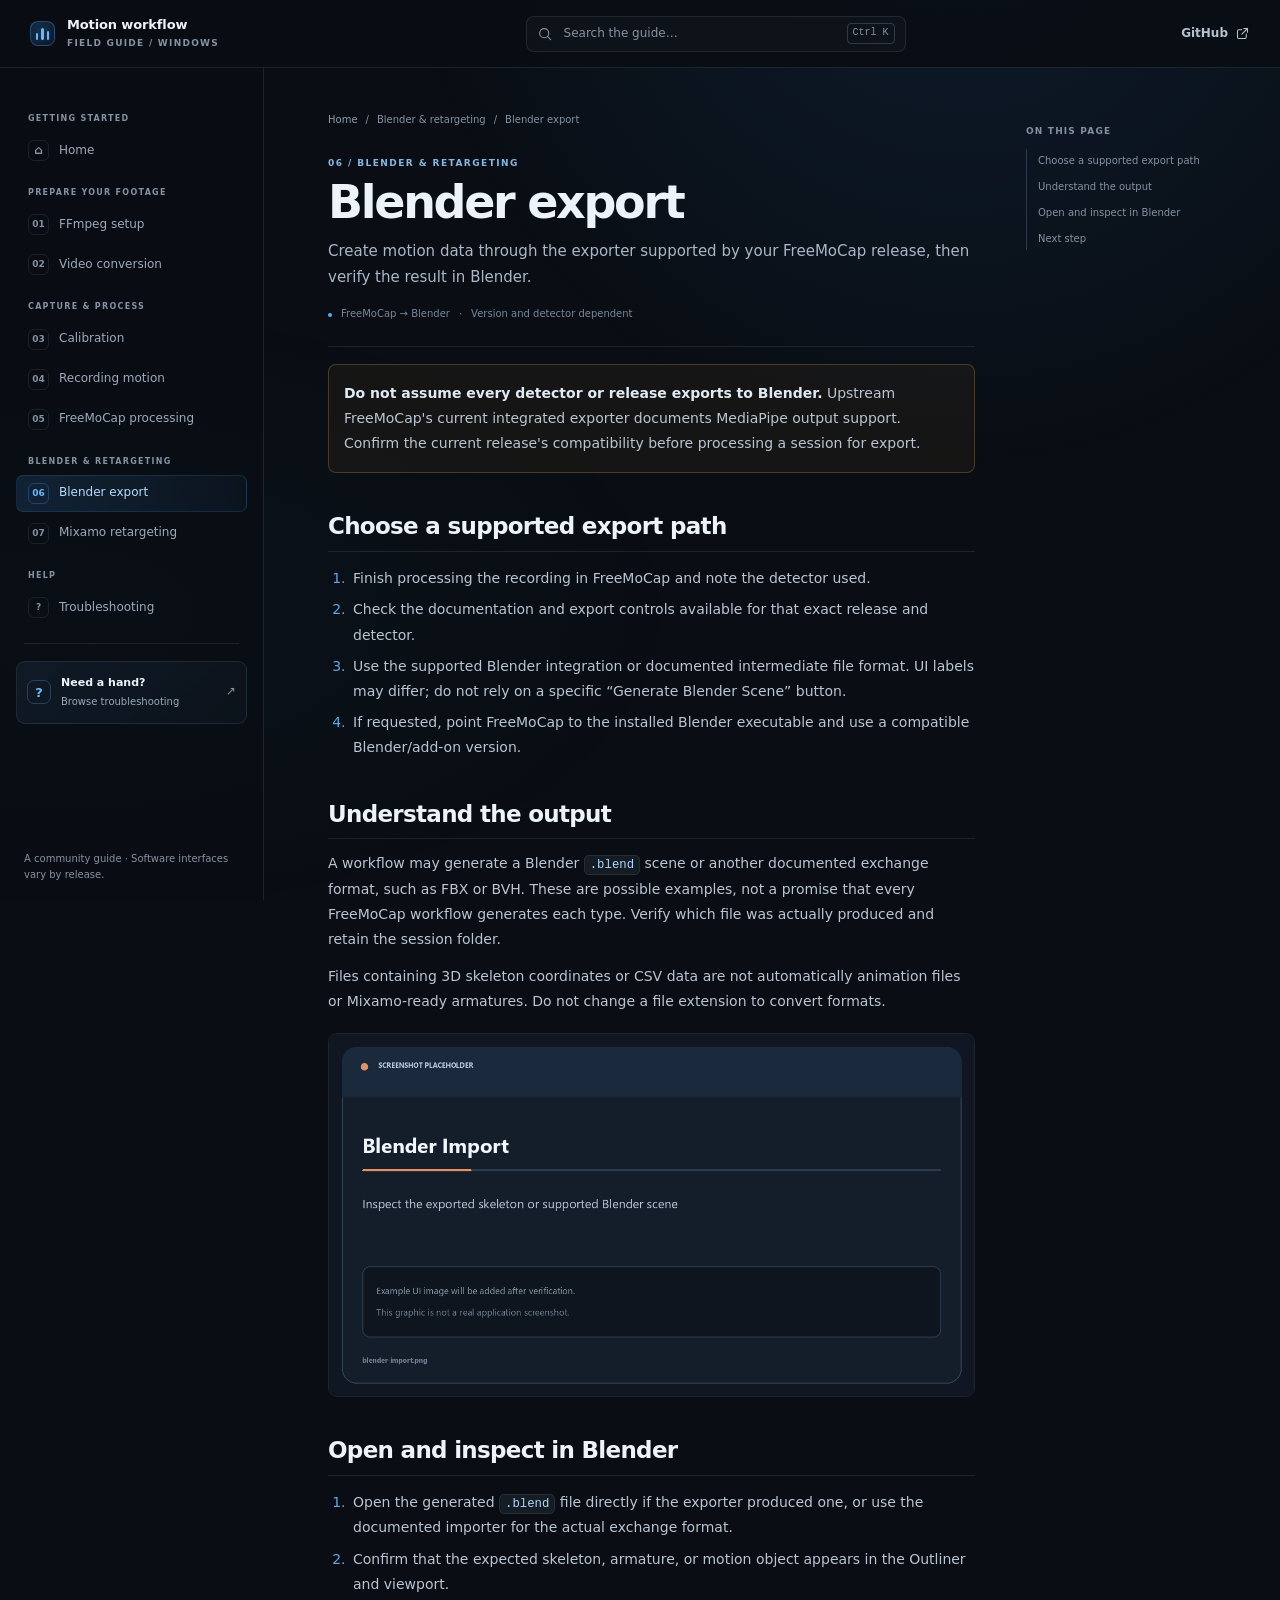
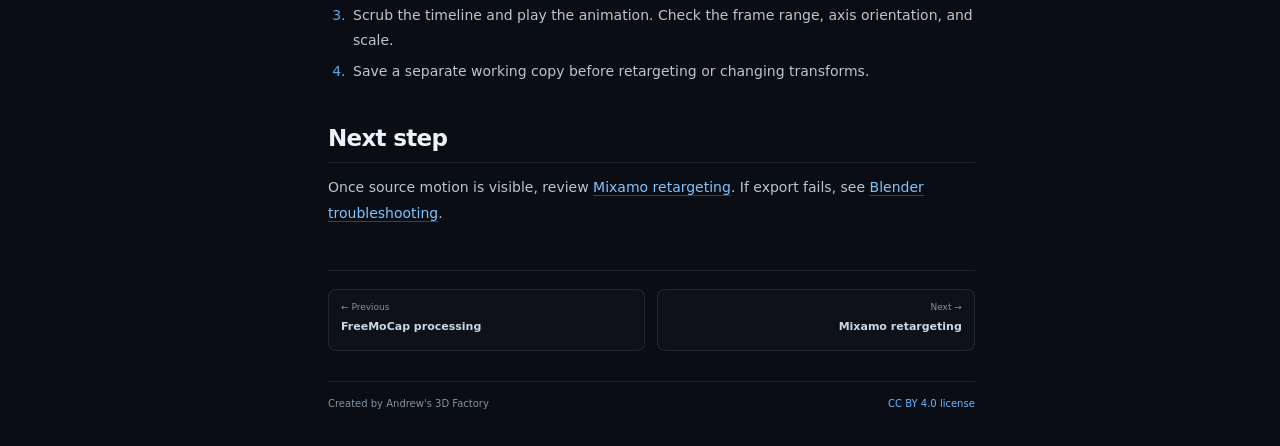
==== docs/blender-export.html @ c70dced7 "Build polished GitHub Pages documentation site Co-authored-by: Copilot App <223556219+Copilot@users." ====
<!doctype html>
<html lang="en">
<head>
  <meta charset="utf-8"><meta name="viewport" content="width=device-width, initial-scale=1">
  <meta name="description" content="Use the Blender export supported by your FreeMoCap version and inspect the resulting scene or motion file.">
  <meta name="theme-color" content="#0a0e14"><meta property="og:type" content="article">
  <meta property="og:title" content="Blender Export · FreeMoCap Motion Workflow"><meta property="og:description" content="Use the Blender export supported by your FreeMoCap version and inspect the resulting scene or motion file.">
  <meta property="og:url" content="https://andrews3dfactory.github.io/FreeMoCap-Mixamo-Blender-Workflow/docs/blender-export.html">
  <link rel="canonical" href="https://andrews3dfactory.github.io/FreeMoCap-Mixamo-Blender-Workflow/docs/blender-export.html">
  <title>Blender Export · FreeMoCap Motion Workflow</title><link rel="icon" href="../favicon.ico" sizes="any"><link rel="icon" href="../assets/icons/favicon.svg" type="image/svg+xml">
  <link rel="stylesheet" href="../assets/css/site.css"><script src="../assets/js/site.js" defer></script>
</head>
<body data-page="blender-export">
  <a class="skip-link" href="#main-content">Skip to content</a><div class="reading-progress" aria-hidden="true"><span id="reading-progress-bar"></span></div>
  <header class="topbar"><button class="icon-button mobile-menu-button" type="button" aria-label="Open navigation menu" aria-expanded="false" aria-controls="site-sidebar" data-menu-toggle><svg viewBox="0 0 24 24" aria-hidden="true"><path d="M4 7h16M4 12h16M4 17h16"/></svg></button><a class="brand" href="../index.html" aria-label="FreeMoCap workflow home"><span class="brand-mark" aria-hidden="true"><span></span><span></span><span></span></span><span>Motion workflow<span class="brand-sub">FIELD GUIDE / WINDOWS</span></span></a><div class="topbar-search"><label class="sr-only" for="site-search">Search the guide</label><svg viewBox="0 0 24 24" aria-hidden="true"><circle cx="10.8" cy="10.8" r="6.8"/><path d="m16 16 4.5 4.5"/></svg><input id="site-search" type="search" placeholder="Search the guide…" autocomplete="off" aria-controls="search-results" aria-expanded="false"><kbd>Ctrl K</kbd><div class="search-results" id="search-results" role="listbox" aria-label="Guide pages"></div></div><a class="topbar-github" href="https://github.com/Andrews3dfactory/FreeMoCap-Mixamo-Blender-Workflow" target="_blank" rel="noreferrer"><span>GitHub</span><svg viewBox="0 0 24 24" aria-hidden="true"><path d="M14 4h6v6M20 4l-9 9"/><path d="M18 13v5a2 2 0 0 1-2 2H6a2 2 0 0 1-2-2V8a2 2 0 0 1 2-2h5"/></svg></a></header>
  <aside class="sidebar" id="site-sidebar" aria-label="Documentation navigation"><div class="sidebar-inner"><nav class="sidebar-nav" data-sidebar-nav></nav><div class="sidebar-rule"></div><a class="sidebar-callout" href="troubleshooting.html"><span class="callout-icon">?</span><span><strong>Need a hand?</strong><small>Browse troubleshooting</small></span><span class="callout-arrow">↗</span></a><p class="sidebar-version">A community guide · Software interfaces vary by release.</p></div></aside><div class="sidebar-scrim" data-menu-close></div>
  <main class="main-content" id="main-content"><div class="doc-layout">
    <article class="doc-article">
      <div class="breadcrumbs"><a href="../index.html">Home</a><span>/</span><span>Blender &amp; retargeting</span><span>/</span><span>Blender export</span></div>
      <div class="doc-label">06 / BLENDER &amp; RETARGETING</div><h1 class="doc-title">Blender export</h1>
      <p class="doc-description">Create motion data through the exporter supported by your FreeMoCap release, then verify the result in Blender.</p>
      <div class="doc-meta"><span class="doc-meta-dot"></span><span>FreeMoCap → Blender</span><span>·</span><span>Version and detector dependent</span></div>
      <div class="doc-content" data-doc-content>
        <div class="doc-note note-warn"><p><strong>Do not assume every detector or release exports to Blender.</strong> Upstream FreeMoCap's current integrated exporter documents MediaPipe output support. Confirm the current release's compatibility before processing a session for export.</p></div>
        <h2 id="choose">Choose a supported export path</h2>
        <ol>
          <li>Finish processing the recording in FreeMoCap and note the detector used.</li>
          <li>Check the documentation and export controls available for that exact release and detector.</li>
          <li>Use the supported Blender integration or documented intermediate file format. UI labels may differ; do not rely on a specific “Generate Blender Scene” button.</li>
          <li>If requested, point FreeMoCap to the installed Blender executable and use a compatible Blender/add-on version.</li>
        </ol>
        <h2 id="formats">Understand the output</h2>
        <p>A workflow may generate a Blender <code>.blend</code> scene or another documented exchange format, such as FBX or BVH. These are possible examples, not a promise that every FreeMoCap workflow generates each type. Verify which file was actually produced and retain the session folder.</p>
        <p>Files containing 3D skeleton coordinates or CSV data are not automatically animation files or Mixamo-ready armatures. Do not change a file extension to convert formats.</p>
        <img class="doc-screenshot" src="../assets/images/blender-import.png" alt="Placeholder: FreeMoCap motion imported into Blender">
        <h2 id="open">Open and inspect in Blender</h2>
        <ol>
          <li>Open the generated <code>.blend</code> file directly if the exporter produced one, or use the documented importer for the actual exchange format.</li>
          <li>Confirm that the expected skeleton, armature, or motion object appears in the Outliner and viewport.</li>
          <li>Scrub the timeline and play the animation. Check the frame range, axis orientation, and scale.</li>
          <li>Save a separate working copy before retargeting or changing transforms.</li>
        </ol>
        <h2 id="next">Next step</h2><p>Once source motion is visible, review <a href="mixamo-retargeting.html">Mixamo retargeting</a>. If export fails, see <a href="troubleshooting.html#blender">Blender troubleshooting</a>.</p>
      </div>
      <nav class="doc-pager" data-doc-pager aria-label="Page navigation"></nav><footer class="doc-footer"><span>Created by Andrew's 3D Factory</span><a href="../LICENSE">CC BY 4.0 license</a></footer>
    </article>
    <aside class="doc-aside" aria-label="On this page"><div class="toc-title">ON THIS PAGE</div><nav class="toc-nav" data-toc></nav></aside>
  </div></main><button class="back-to-top" type="button" aria-label="Back to top" data-back-to-top>↑</button>
</body>
</html>
---- assets/css/site.css ----
:root {
  color-scheme: dark;
  --bg: #0a0e14;
  --bg-soft: #0e141d;
  --panel: #111a26;
  --panel-raised: #151f2d;
  --border: rgba(159, 181, 207, .13);
  --border-strong: rgba(159, 181, 207, .23);
  --text: #edf3fa;
  --muted: #9aa8b8;
  --subtle: #8492a3;
  --blue: #45a5ff;
  --blue-bright: #66b9ff;
  --cyan: #66e0e5;
  --green: #67d8a1;
  --amber: #f0bf69;
  --shadow: 0 24px 70px rgba(0, 0, 0, .34);
  --sidebar-width: 264px;
  --topbar-height: 68px;
  font-family: Inter, ui-sans-serif, system-ui, -apple-system, BlinkMacSystemFont, "Segoe UI", sans-serif;
}

* { box-sizing: border-box; }
html { scroll-behavior: smooth; scroll-padding-top: calc(var(--topbar-height) + 22px); }
body { margin: 0; min-width: 320px; background: var(--bg); color: var(--text); font-size: 15px; line-height: 1.65; }
body::before { position: fixed; inset: 0; z-index: -1; pointer-events: none; content: ""; background: radial-gradient(ellipse at 75% -18%, rgba(32, 111, 190, .16), transparent 42%), radial-gradient(ellipse at 5% 68%, rgba(30, 94, 132, .055), transparent 36%); }
a { color: var(--blue-bright); text-decoration: none; }
a:hover { color: #a4d5ff; }
button, input { font: inherit; }
button { color: inherit; }
svg { width: 20px; height: 20px; fill: none; stroke: currentColor; stroke-width: 1.7; stroke-linecap: round; stroke-linejoin: round; }
.sr-only { position: absolute; width: 1px; height: 1px; padding: 0; overflow: hidden; clip: rect(0,0,0,0); white-space: nowrap; clip-path: inset(50%); }
.skip-link { position: fixed; z-index: 100; top: 8px; left: 8px; padding: 9px 14px; transform: translateY(-160%); border-radius: 8px; background: white; color: #07111c; }
.skip-link:focus { transform: translateY(0); }
.reading-progress { position: fixed; z-index: 60; top: var(--topbar-height); right: 0; left: 0; height: 2px; pointer-events: none; background: transparent; }
.reading-progress span { display: block; width: 0; height: 100%; background: linear-gradient(90deg, var(--blue), var(--cyan)); box-shadow: 0 0 10px rgba(69, 165, 255, .6); }

.topbar { position: fixed; z-index: 50; inset: 0 0 auto; display: flex; align-items: center; height: var(--topbar-height); padding: 0 30px; border-bottom: 1px solid var(--border); background: rgba(10, 14, 20, .84); backdrop-filter: blur(18px); }
.brand { display: inline-flex; align-items: center; gap: 12px; min-width: 244px; color: var(--text); font-size: 13px; font-weight: 650; letter-spacing: -.01em; line-height: 1.15; }
.brand:hover { color: var(--text); }
.brand-sub { display: block; margin-top: 5px; color: var(--subtle); font-size: 9px; font-weight: 700; letter-spacing: .14em; }
.brand-mark { display: flex; align-items: end; gap: 3px; width: 25px; height: 25px; padding: 5px; border: 1px solid rgba(93, 177, 255, .3); border-radius: 8px; background: linear-gradient(145deg, rgba(69, 165, 255, .22), rgba(69, 165, 255, .055)); }
.brand-mark span { width: 3px; border-radius: 4px; background: var(--blue-bright); box-shadow: 0 0 8px rgba(69, 165, 255, .45); }
.brand-mark span:nth-child(1) { height: 7px; }.brand-mark span:nth-child(2) { height: 12px; }.brand-mark span:nth-child(3) { height: 9px; }
.topbar-search { position: relative; display: flex; align-items: center; gap: 9px; width: min(380px, 42vw); height: 36px; margin: 0 auto; padding: 0 10px; border: 1px solid var(--border); border-radius: 8px; background: rgba(255,255,255,.025); color: var(--subtle); transition: border-color .2s, background .2s; }
.topbar-search:focus-within { border-color: rgba(69,165,255,.55); background: rgba(69,165,255,.045); }
.topbar-search svg { width: 16px; height: 16px; flex: none; }
.topbar-search input { width: 100%; min-width: 0; border: 0; outline: 0; background: transparent; color: var(--text); font-size: 12px; }
.topbar-search input::placeholder { color: #8793a3; }
.topbar-search kbd { flex: none; padding: 1px 5px; border: 1px solid var(--border-strong); border-radius: 4px; color: var(--subtle); font-size: 10px; white-space: nowrap; }
.search-results { position: absolute; z-index: 90; top: calc(100% + 9px); right: 0; left: 0; display: none; max-height: min(420px, 70vh); overflow: auto; padding: 6px; border: 1px solid var(--border-strong); border-radius: 12px; background: #101721; box-shadow: var(--shadow); }
.search-results.is-open { display: block; }
.search-result { display: block; padding: 10px 11px; border-radius: 8px; color: var(--text); }
.search-result:hover, .search-result[aria-selected="true"] { background: rgba(69,165,255,.12); color: white; }
.search-result strong { display: block; font-size: 12px; }.search-result small { display: block; margin-top: 2px; color: var(--muted); font-size: 11px; }
.search-empty { padding: 14px 11px; color: var(--muted); font-size: 12px; }
.topbar-github { display: inline-flex; align-items: center; gap: 7px; margin-left: 24px; color: #b6c1ce; font-size: 12px; font-weight: 560; }
.topbar-github svg { width: 15px; height: 15px; }.topbar-github:hover { color: white; }
.mobile-menu-button { display: none !important; }

.sidebar { position: fixed; z-index: 40; top: var(--topbar-height); bottom: 0; left: 0; width: var(--sidebar-width); overflow-y: auto; border-right: 1px solid var(--border); background: rgba(10, 14, 20, .63); }
.sidebar-inner { display: flex; flex-direction: column; min-height: 100%; padding: 30px 16px 18px; }
.sidebar-kicker { padding: 0 12px 12px; color: #8492a3; font-size: 9px; font-weight: 760; letter-spacing: .16em; }
.sidebar-nav { display: grid; gap: 3px; }
.nav-link { display: flex; align-items: center; gap: 10px; min-height: 37px; padding: 7px 11px; border: 1px solid transparent; border-radius: 7px; color: #9caabc; font-size: 12px; transition: background .16s, color .16s, border-color .16s; }
.nav-link:hover { background: rgba(255,255,255,.04); color: #eaf3fc; }
.nav-link[aria-current="page"] { border-color: rgba(69,165,255,.15); background: linear-gradient(90deg, rgba(69,165,255,.14), rgba(69,165,255,.045)); color: #b5dcff; }
.nav-number { display: inline-grid; width: 21px; height: 21px; place-items: center; border: 1px solid rgba(155,174,197,.12); border-radius: 6px; color: #8492a3; font-size: 9px; font-weight: 700; }
.nav-link[aria-current="page"] .nav-number { border-color: rgba(69,165,255,.28); color: var(--blue-bright); }
.nav-link[data-nav-home] .nav-number { font-size: 12px; }
.nav-group-label { padding: 14px 12px 4px; color: #8492a3; font-size: 8px; }
.toc-nav .toc-nested { padding-left: 22px; font-size: 9px; }
.sidebar-rule { height: 1px; margin: 17px 8px; background: var(--border); }
.sidebar-callout { display: flex; align-items: center; gap: 10px; padding: 12px 10px; border: 1px solid var(--border); border-radius: 9px; background: linear-gradient(135deg, rgba(72,134,191,.1), rgba(15,24,34,.5)); color: var(--text); }
.callout-icon { display: grid; width: 24px; height: 24px; flex: none; place-items: center; border: 1px solid rgba(103,185,255,.25); border-radius: 7px; color: var(--blue-bright); font-size: 13px; font-weight: 700; }
.sidebar-callout strong, .sidebar-callout small { display: block; }.sidebar-callout strong { font-size: 11px; }.sidebar-callout small { margin-top: 2px; color: var(--muted); font-size: 10px; }
.callout-arrow { margin-left: auto; color: var(--subtle); font-size: 12px; }
.sidebar-version { margin: auto 8px 0; padding-top: 22px; color: #8492a3; font-size: 10px; line-height: 1.55; }
.sidebar-scrim { display: none; }

.main-content { width: min(100% - var(--sidebar-width), 1230px); min-height: 100vh; margin-left: var(--sidebar-width); padding: calc(var(--topbar-height) + 44px) clamp(28px, 5vw, 76px) 34px; }
.home-content { max-width: 1600px; }
.hero { position: relative; display: grid; grid-template-columns: minmax(0, 1fr) minmax(300px, .76fr); align-items: center; gap: clamp(32px, 5.2vw, 78px); min-height: 540px; padding: 36px 0 66px; }
.hero-copy { position: relative; z-index: 1; animation: enter-up .7s ease both; }
.eyebrow { display: flex; align-items: center; gap: 8px; color: #8ca2b8; font-size: 10px; font-weight: 750; letter-spacing: .15em; }
.status-pulse { width: 7px; height: 7px; border-radius: 50%; background: var(--cyan); box-shadow: 0 0 12px rgba(102,224,229,.75); }
h1 { margin: 22px 0 18px; font-size: clamp(38px, 4.3vw, 61px); font-weight: 680; letter-spacing: -.055em; line-height: 1.07; }
.text-gradient { background: linear-gradient(95deg, #c0e0ff 0%, #59b2ff 45%, #6bd8e3 100%); background-clip: text; -webkit-text-fill-color: transparent; }
.hero-subtitle { max-width: 540px; margin: 0; color: #a8b5c4; font-size: clamp(15px, 1.35vw, 18px); line-height: 1.75; }
.hero-actions { display: flex; flex-wrap: wrap; gap: 11px; margin-top: 31px; }
.button { display: inline-flex; align-items: center; justify-content: center; gap: 14px; min-height: 43px; padding: 0 16px; border: 1px solid transparent; border-radius: 8px; font-size: 12px; font-weight: 680; transition: transform .18s, box-shadow .2s, background .2s; }
.button:hover { transform: translateY(-2px); }
.button-primary { border-color: rgba(108,192,255,.35); background: linear-gradient(135deg, #2997eb, #2375cc); box-shadow: 0 8px 26px rgba(25,118,204,.24), inset 0 1px 0 rgba(255,255,255,.18); color: white; }
.button-primary:hover { background: linear-gradient(135deg, #42a8f4, #2d83dc); color: white; box-shadow: 0 10px 30px rgba(25,118,204,.33); }
.button-secondary { border-color: var(--border-strong); background: rgba(255,255,255,.025); color: #c4cfdb; }
.button-secondary:hover { border-color: rgba(112,180,236,.36); background: rgba(255,255,255,.05); color: white; }
.hero-meta { display: flex; align-items: center; gap: 8px; margin-top: 36px; color: #8492a3; font-size: 9px; font-weight: 700; letter-spacing: .15em; }
.meta-dot { width: 5px; height: 5px; border-radius: 50%; background: #4a9be0; }
.hero-visual { position: relative; z-index: 0; width: 100%; max-width: 420px; justify-self: end; padding: 19px; overflow: hidden; border: 1px solid rgba(145,178,211,.2); border-radius: 17px; background: linear-gradient(145deg, rgba(22,34,48,.85), rgba(13,20,29,.92)); box-shadow: 0 30px 80px rgba(0,0,0,.32), inset 0 1px 0 rgba(255,255,255,.05); animation: enter-up .78s .12s ease both; }
.visual-glow { position: absolute; top: -120px; right: -80px; width: 260px; height: 260px; border-radius: 50%; background: rgba(40,134,213,.14); filter: blur(60px); pointer-events: none; }
.visual-topline { position: relative; display: flex; justify-content: space-between; padding: 0 4px 14px; color: #8092a7; font-size: 9px; font-weight: 750; letter-spacing: .16em; }
.live-label { display: flex; align-items: center; gap: 6px; color: #93a6b9; letter-spacing: .1em; }.live-label i { width: 5px; height: 5px; border-radius: 50%; background: var(--green); box-shadow: 0 0 8px rgba(103,216,161,.6); }
.flow-list { position: relative; display: grid; justify-items: center; }
.flow-step { position: relative; display: flex; align-items: center; gap: 11px; width: 100%; min-height: 52px; padding: 7px 9px; border: 1px solid rgba(162,185,211,.1); border-radius: 9px; background: rgba(8,13,19,.43); transition: transform .2s, border-color .2s, background .2s; }
.flow-step:hover { transform: translateX(3px); border-color: rgba(74,164,235,.35); background: rgba(35,76,108,.18); }
.flow-step > span:nth-child(2) { min-width: 0; }.flow-step b, .flow-step small { display: block; }.flow-step b { font-size: 11px; font-weight: 670; }.flow-step small { margin-top: 1px; color: #7f8ea0; font-size: 9px; }
.flow-index { margin-left: auto; color: #8492a3; font-size: 9px; font-variant-numeric: tabular-nums; }
.flow-icon { display: grid; width: 31px; height: 31px; flex: none; place-items: center; border: 1px solid rgba(92,173,239,.23); border-radius: 8px; background: rgba(63,143,211,.1); color: #88caff; font-size: 15px; }
.ffmpeg-icon { color: #93d6a8; border-color: rgba(103,216,161,.23); background: rgba(75,169,114,.1); font-size: 12px; }
.free-icon { color: #83d8df; border-color: rgba(102,224,229,.23); background: rgba(49,153,159,.1); font-size: 12px; font-weight: 800; }
.track-icon { color: #c3aaff; border-color: rgba(177,139,255,.23); background: rgba(131,87,211,.1); }
.blender-icon { color: #ffa971; border-color: rgba(255,169,113,.23); background: rgba(221,107,55,.1); }
.character-icon { color: #f0ce84; border-color: rgba(240,191,105,.24); background: rgba(195,144,61,.1); }
.flow-step-final { border-color: rgba(240,191,105,.22); background: rgba(181,131,45,.055); }
.flow-connector { height: 16px; color: #8492a3; font-size: 13px; line-height: 16px; }
.visual-caption { display: flex; align-items: center; gap: 7px; margin-top: 13px; color: #8492a3; font-size: 8px; font-weight: 750; letter-spacing: .17em; }.caption-line { width: 18px; height: 1px; background: #59acff; }

.section-block { padding: 46px 0; border-top: 1px solid var(--border); }
.section-heading { display: flex; align-items: end; justify-content: space-between; gap: 25px; margin-bottom: 22px; }
.section-heading h2 { margin: 8px 0 0; font-size: clamp(23px, 2.4vw, 31px); font-weight: 630; letter-spacing: -.035em; line-height: 1.2; }
.section-heading > p { max-width: 330px; margin: 0 0 2px; color: var(--muted); font-size: 12px; line-height: 1.65; }
.feature-grid { display: grid; grid-template-columns: repeat(3, 1fr); gap: 13px; }
.feature-card { position: relative; display: block; min-height: 225px; padding: 19px; overflow: hidden; border: 1px solid var(--border); border-radius: 12px; background: linear-gradient(145deg, rgba(20,30,43,.75), rgba(14,20,29,.72)); color: var(--text); transition: transform .22s, border-color .22s, box-shadow .22s; }
.feature-card::after { position: absolute; top: -65px; right: -70px; width: 150px; height: 150px; border-radius: 50%; background: rgba(49,145,220,.065); content: ""; filter: blur(10px); }
.feature-card:hover { transform: translateY(-4px); border-color: rgba(95,174,236,.32); box-shadow: 0 18px 40px rgba(0,0,0,.2); color: white; }
.card-index { display: block; color: #8492a3; font-size: 8px; font-weight: 750; letter-spacing: .15em; }
.feature-icon { display: grid; width: 34px; height: 34px; margin-top: 16px; place-items: center; border: 1px solid rgba(87,165,229,.23); border-radius: 9px; background: rgba(56,130,192,.1); color: #8ccaff; font-size: 16px; }
.icon-track { color: #89d8ce; border-color: rgba(102,224,229,.18); background: rgba(49,153,159,.08); }.icon-animate { color: #d7b8ff; border-color: rgba(177,139,255,.2); background: rgba(131,87,211,.1); }
.feature-card h3 { margin: 13px 0 6px; font-size: 14px; font-weight: 650; letter-spacing: -.02em; }
.feature-card p { margin: 0; color: #91a0b0; font-size: 11px; line-height: 1.6; }
.card-link { display: flex; align-items: center; justify-content: space-between; margin-top: 18px; color: #8ebfe9; font-size: 10px; font-weight: 650; }.card-link b { font-size: 14px; font-weight: 500; }

.checklist-section { padding-top: 40px; }
.checklist-card { border: 1px solid var(--border); border-radius: 12px; background: linear-gradient(145deg, rgba(17,26,38,.78), rgba(13,19,28,.8)); box-shadow: 0 12px 35px rgba(0,0,0,.12); }
.checklist-header { display: flex; align-items: center; justify-content: space-between; gap: 15px; padding: 17px 19px; border-bottom: 1px solid var(--border); }
.checklist-header strong, .checklist-header small { display: block; }.checklist-header strong { font-size: 12px; }.checklist-header small { margin-top: 3px; color: var(--subtle); font-size: 10px; }
.check-progress { display: grid; gap: 5px; min-width: 115px; color: #91a0b0; font-size: 9px; text-align: right; }
.progress-track { height: 4px; overflow: hidden; border-radius: 5px; background: #273344; }.progress-track span { display: block; width: 0; height: 100%; border-radius: inherit; background: linear-gradient(90deg, var(--blue), var(--cyan)); transition: width .3s ease; }
.checklist-grid { display: grid; grid-template-columns: repeat(2, 1fr); }
.check-item { display: flex; align-items: start; gap: 10px; min-height: 65px; padding: 15px 19px; border-bottom: 1px solid rgba(159,181,207,.075); color: #c7d2df; font-size: 11px; cursor: pointer; transition: background .16s; }
.check-item:nth-child(odd) { border-right: 1px solid rgba(159,181,207,.075); }
.check-item:hover { background: rgba(255,255,255,.022); }
.check-item input { position: absolute; width: 1px; height: 1px; opacity: 0; }
.check-box { display: grid; width: 17px; height: 17px; flex: none; margin-top: 1px; place-items: center; border: 1px solid #536173; border-radius: 5px; color: transparent; font-size: 11px; transition: background .16s, border-color .16s, color .16s; }
.check-item input:checked + .check-box { border-color: #3eaa87; background: rgba(51,171,128,.2); color: #84e2b8; }
.check-item input:focus-visible + .check-box { outline: 2px solid var(--blue-bright); outline-offset: 3px; }
.check-item small { display: block; margin-top: 2px; color: var(--subtle); font-size: 9px; }.check-item small a { color: #7daed8; }
.checklist-foot { display: flex; align-items: center; justify-content: space-between; gap: 12px; padding: 12px 19px; color: #8492a3; font-size: 9px; }
.text-button { padding: 4px 0; border: 0; background: none; color: #8ebfe9; font-size: 10px; cursor: pointer; }.text-button:hover { color: white; text-decoration: underline; }

.text-link { color: #8ccaff; font-size: 11px; font-weight: 620; }.text-link span { padding-left: 5px; }
.screenshot-grid { display: grid; grid-template-columns: repeat(3, 1fr); gap: 12px; }
.screenshot-grid a { display: block; overflow: hidden; border: 1px solid var(--border); border-radius: 9px; background: rgba(255,255,255,.025); color: #b8c5d3; font-size: 10px; }
.screenshot-grid img { display: block; width: 100%; aspect-ratio: 1.78; object-fit: cover; border-bottom: 1px solid var(--border); }
.screenshot-grid a span { display: block; padding: 9px 11px; }.screenshot-grid a:hover { border-color: rgba(95,174,236,.36); color: white; }
.placeholder-note { margin: 11px 0 0; color: #8492a3; font-size: 10px; }

.closing-banner { position: relative; display: flex; align-items: center; justify-content: space-between; gap: 25px; margin: 16px 0 28px; padding: 25px 27px; overflow: hidden; border: 1px solid rgba(88,163,221,.22); border-radius: 13px; background: linear-gradient(110deg, rgba(27,65,99,.36), rgba(18,30,43,.68) 63%, rgba(19,31,42,.58)); }
.banner-orb { position: absolute; top: -120px; left: 25%; width: 280px; height: 200px; border-radius: 50%; background: rgba(42,147,227,.12); filter: blur(55px); pointer-events: none; }
.closing-banner > div:not(.banner-orb), .closing-banner > a { position: relative; z-index: 1; }
.closing-banner h2 { margin: 7px 0 4px; font-size: 20px; font-weight: 630; letter-spacing: -.03em; }.closing-banner p { margin: 0; color: #9baabc; font-size: 11px; }
.site-footer { display: flex; align-items: center; justify-content: space-between; gap: 18px; padding: 20px 0 4px; border-top: 1px solid var(--border); color: #8492a3; font-size: 10px; }
.site-footer strong { color: #aab8c7; font-weight: 600; }.site-footer > span:last-child { display: flex; gap: 17px; }.site-footer a { color: #899aab; }.site-footer a:hover { color: var(--blue-bright); }
.back-to-top { position: fixed; z-index: 35; right: 24px; bottom: 24px; display: grid; width: 39px; height: 39px; place-items: center; transform: translateY(12px); border: 1px solid var(--border-strong); border-radius: 10px; background: rgba(19,29,41,.93); color: #b8dafa; font-size: 18px; opacity: 0; pointer-events: none; cursor: pointer; transition: opacity .2s, transform .2s, border-color .2s; }
.back-to-top.is-visible { transform: translateY(0); opacity: 1; pointer-events: auto; }.back-to-top:hover { border-color: rgba(89,172,255,.5); }

.doc-layout { display: grid; grid-template-columns: minmax(0, 1fr) 190px; gap: clamp(25px, 4vw, 55px); max-width: 1050px; margin: 0 auto; }
.doc-article { min-width: 0; max-width: 760px; }
.breadcrumbs { display: flex; align-items: center; flex-wrap: wrap; gap: 8px; color: #8492a3; font-size: 10px; }.breadcrumbs a { color: #8b9caf; }.breadcrumbs a:hover { color: var(--blue-bright); }
.doc-label { margin-top: 27px; color: #82b8e3; font-size: 9px; font-weight: 760; letter-spacing: .16em; text-transform: uppercase; }
.doc-title { margin: 7px 0 10px; font-size: clamp(32px, 4vw, 46px); font-weight: 660; letter-spacing: -.05em; line-height: 1.13; }
.doc-description { max-width: 690px; margin: 0; color: #aab7c6; font-size: 15px; line-height: 1.7; }
.doc-meta { display: flex; align-items: center; gap: 9px; margin-top: 16px; padding-bottom: 23px; border-bottom: 1px solid var(--border); color: #77879a; font-size: 10px; }.doc-meta-dot { width: 4px; height: 4px; border-radius: 50%; background: #54acfa; }
.doc-content { color: #b9c5d2; font-size: 14px; line-height: 1.8; }
.doc-content h2 { margin: 39px 0 12px; padding-bottom: 9px; border-bottom: 1px solid var(--border); color: #edf3fa; font-size: 23px; font-weight: 630; letter-spacing: -.03em; line-height: 1.3; scroll-margin-top: calc(var(--topbar-height) + 20px); }
.doc-content h3 { margin: 25px 0 9px; color: #e0e9f2; font-size: 17px; font-weight: 640; letter-spacing: -.02em; scroll-margin-top: calc(var(--topbar-height) + 20px); }
.doc-content p { margin: 12px 0; }.doc-content ul, .doc-content ol { padding-left: 22px; }.doc-content li { margin: 6px 0; padding-left: 3px; }.doc-content li::marker { color: #5da8e4; }
.doc-content strong { color: #e0eaf4; font-weight: 640; }.doc-content code:not(pre code) { padding: 2px 5px; border: 1px solid rgba(142,168,196,.13); border-radius: 5px; background: rgba(148,173,201,.09); color: #aed7fa; font-size: .88em; }
.doc-content a { color: #80c4ff; text-decoration: underline; text-decoration-color: rgba(128,196,255,.3); text-underline-offset: 3px; }.doc-content a:hover { text-decoration-color: currentColor; }
.doc-content pre { position: relative; margin: 15px 0 18px; padding: 15px 16px; overflow: auto; border: 1px solid rgba(145,173,205,.16); border-radius: 9px; background: #0b1119; color: #d7e4f2; font-size: 12px; line-height: 1.65; tab-size: 2; }
.doc-content pre code { color: inherit; font-family: ui-monospace, SFMono-Regular, Menlo, Consolas, monospace; }
.copy-button { position: absolute; top: 7px; right: 7px; padding: 4px 8px; border: 1px solid var(--border-strong); border-radius: 5px; background: #172231; color: #aebdcd; font-size: 9px; cursor: pointer; }.copy-button:hover { border-color: rgba(69,165,255,.55); color: white; }
.doc-content blockquote { margin: 17px 0; padding: 12px 15px; border-left: 2px solid var(--blue); border-radius: 0 8px 8px 0; background: rgba(53,130,190,.09); color: #b8c6d6; }
.doc-content blockquote p { margin: 2px 0; }
.doc-content img { display: block; max-width: 100%; height: auto; margin: 18px auto; border: 1px solid var(--border); border-radius: 9px; }
.doc-content table { width: 100%; margin: 18px 0; border-collapse: collapse; font-size: 12px; }.doc-content th, .doc-content td { padding: 9px 11px; border: 1px solid var(--border); text-align: left; vertical-align: top; }.doc-content th { background: rgba(255,255,255,.035); color: #e3edf8; }
.doc-content details { margin: 10px 0; border: 1px solid var(--border); border-radius: 8px; background: rgba(255,255,255,.018); }.doc-content details summary { padding: 11px 13px; color: #dbe8f5; font-weight: 620; cursor: pointer; }.doc-content details summary:hover { color: var(--blue-bright); }.doc-content details > div { padding: 0 13px 11px; }
.doc-note { margin: 17px 0; padding: 13px 15px; border: 1px solid rgba(80,165,231,.2); border-radius: 8px; background: rgba(38,114,169,.075); }
.doc-note.note-warn { border-color: rgba(239,185,99,.23); background: rgba(173,117,43,.075); }.doc-note p { margin: 3px 0; }
.doc-screenshot { width: 100%; }
.doc-aside { position: sticky; top: calc(var(--topbar-height) + 26px); align-self: start; max-height: calc(100vh - var(--topbar-height) - 48px); overflow-y: auto; padding: 12px 0; }
.toc-title { padding: 0 0 10px; color: #8290a1; font-size: 9px; font-weight: 750; letter-spacing: .13em; }.toc-nav { display: grid; gap: 3px; border-left: 1px solid var(--border-strong); }
.toc-nav a { padding: 4px 0 4px 11px; border-left: 1px solid transparent; margin-left: -1px; color: #8392a4; font-size: 10px; line-height: 1.5; }.toc-nav a:hover, .toc-nav a.is-active { border-left-color: var(--blue); color: #b5d9fa; }
.doc-pager { display: grid; grid-template-columns: 1fr 1fr; gap: 12px; margin-top: 44px; padding-top: 18px; border-top: 1px solid var(--border); }.pager-link { display: block; min-height: 62px; padding: 10px 12px; border: 1px solid var(--border); border-radius: 8px; background: rgba(255,255,255,.02); }.pager-link:hover { border-color: rgba(69,165,255,.35); background: rgba(69,165,255,.04); }.pager-link:last-child { text-align: right; }.pager-kicker { display: block; color: #8492a3; font-size: 9px; }.pager-title { display: block; margin-top: 3px; color: #c8d8e8; font-size: 11px; font-weight: 610; }.doc-footer { display: flex; justify-content: space-between; gap: 16px; margin-top: 30px; padding-top: 14px; border-top: 1px solid var(--border); color: #8492a3; font-size: 10px; }

.kbd-hint { color: #8492a3; font-size: 10px; }
:focus-visible { outline: 2px solid var(--blue-bright); outline-offset: 3px; }
@keyframes enter-up { from { transform: translateY(13px); opacity: 0; } to { transform: translateY(0); opacity: 1; } }

@media (prefers-reduced-motion: reduce) {
  *, *::before, *::after { scroll-behavior: auto !important; animation-duration: .01ms !important; animation-iteration-count: 1 !important; transition-duration: .01ms !important; }
}
@media (max-width: 1120px) {
  :root { --sidebar-width: 235px; }
  .main-content { padding-right: 34px; padding-left: 34px; }
  .hero { grid-template-columns: minmax(0, 1fr) minmax(270px, .78fr); gap: 30px; }
  .hero-visual { padding: 15px; }
  .doc-layout { grid-template-columns: minmax(0, 1fr) 155px; gap: 25px; }
}
@media (max-width: 850px) {
  :root { --sidebar-width: 0px; --topbar-height: 62px; }
  .topbar { padding: 0 18px; }
  .mobile-menu-button { display: grid !important; width: 34px; height: 34px; margin-right: 11px; padding: 7px; place-items: center; border: 1px solid var(--border); border-radius: 7px; background: rgba(255,255,255,.025); cursor: pointer; }
  .mobile-menu-button svg { width: 17px; height: 17px; }
  .brand { min-width: 0; }
  .topbar-search { width: min(340px, 44vw); }
  .sidebar { z-index: 70; width: 275px; transform: translateX(-101%); transition: transform .25s ease; background: #0c121a; box-shadow: 25px 0 55px rgba(0,0,0,.32); }
  body.nav-open .sidebar { transform: translateX(0); }
  .sidebar-scrim { position: fixed; z-index: 65; inset: var(--topbar-height) 0 0; background: rgba(0,0,0,.55); backdrop-filter: blur(3px); }
  body.nav-open .sidebar-scrim { display: block; }
  .main-content { width: 100%; margin-left: 0; padding: calc(var(--topbar-height) + 27px) 28px 28px; }
  .reading-progress { top: var(--topbar-height); }
  .hero { min-height: 0; padding: 38px 0 48px; }
  .doc-layout { grid-template-columns: minmax(0, 1fr); }
  .doc-aside { display: none; }
}
@media (max-width: 620px) {
  .topbar { padding: 0 12px; }
  .brand { gap: 8px; font-size: 11px; }.brand-mark { width: 23px; height: 23px; }
  .brand-sub { font-size: 8px; }
  .topbar-github { margin-left: 10px; }.topbar-github span { display: none; }
  .topbar-search { width: auto; flex: 1; margin-left: 12px; }.topbar-search kbd { display: none; }
  .main-content { padding-right: 18px; padding-left: 18px; }
  .hero { grid-template-columns: 1fr; gap: 33px; padding-top: 36px; }
  h1 { margin-top: 17px; font-size: clamp(37px, 10vw, 51px); }
  .hero-visual { width: 100%; max-width: none; justify-self: stretch; }
  .hero-actions { gap: 9px; }.button { min-height: 42px; padding: 0 12px; font-size: 11px; }
  .section-block { padding: 35px 0; }
  .section-heading { align-items: start; flex-direction: column; gap: 11px; }
  .section-heading > p { max-width: 440px; }
  .feature-grid { grid-template-columns: 1fr; }
  .feature-card { min-height: 0; padding: 16px; }.feature-icon { margin-top: 11px; }.feature-card h3 { margin-top: 9px; }.card-link { margin-top: 12px; }
  .checklist-header { align-items: start; flex-direction: column; }.check-progress { width: 100%; text-align: left; }
  .checklist-grid { grid-template-columns: 1fr; }.check-item:nth-child(odd) { border-right: 0; }
  .screenshot-grid { grid-template-columns: 1fr 1fr; }
  .closing-banner { align-items: start; flex-direction: column; padding: 21px; }
  .site-footer { align-items: start; flex-direction: column; }.site-footer > span:last-child { gap: 14px; }
  .doc-layout { gap: 0; }.doc-title { font-size: 36px; }.doc-description { font-size: 14px; }
  .doc-content { font-size: 13px; }.doc-content h2 { font-size: 21px; }.doc-content h3 { font-size: 16px; }
  .doc-pager { gap: 7px; }.pager-link { padding: 9px; }
  .back-to-top { right: 14px; bottom: 14px; }
}
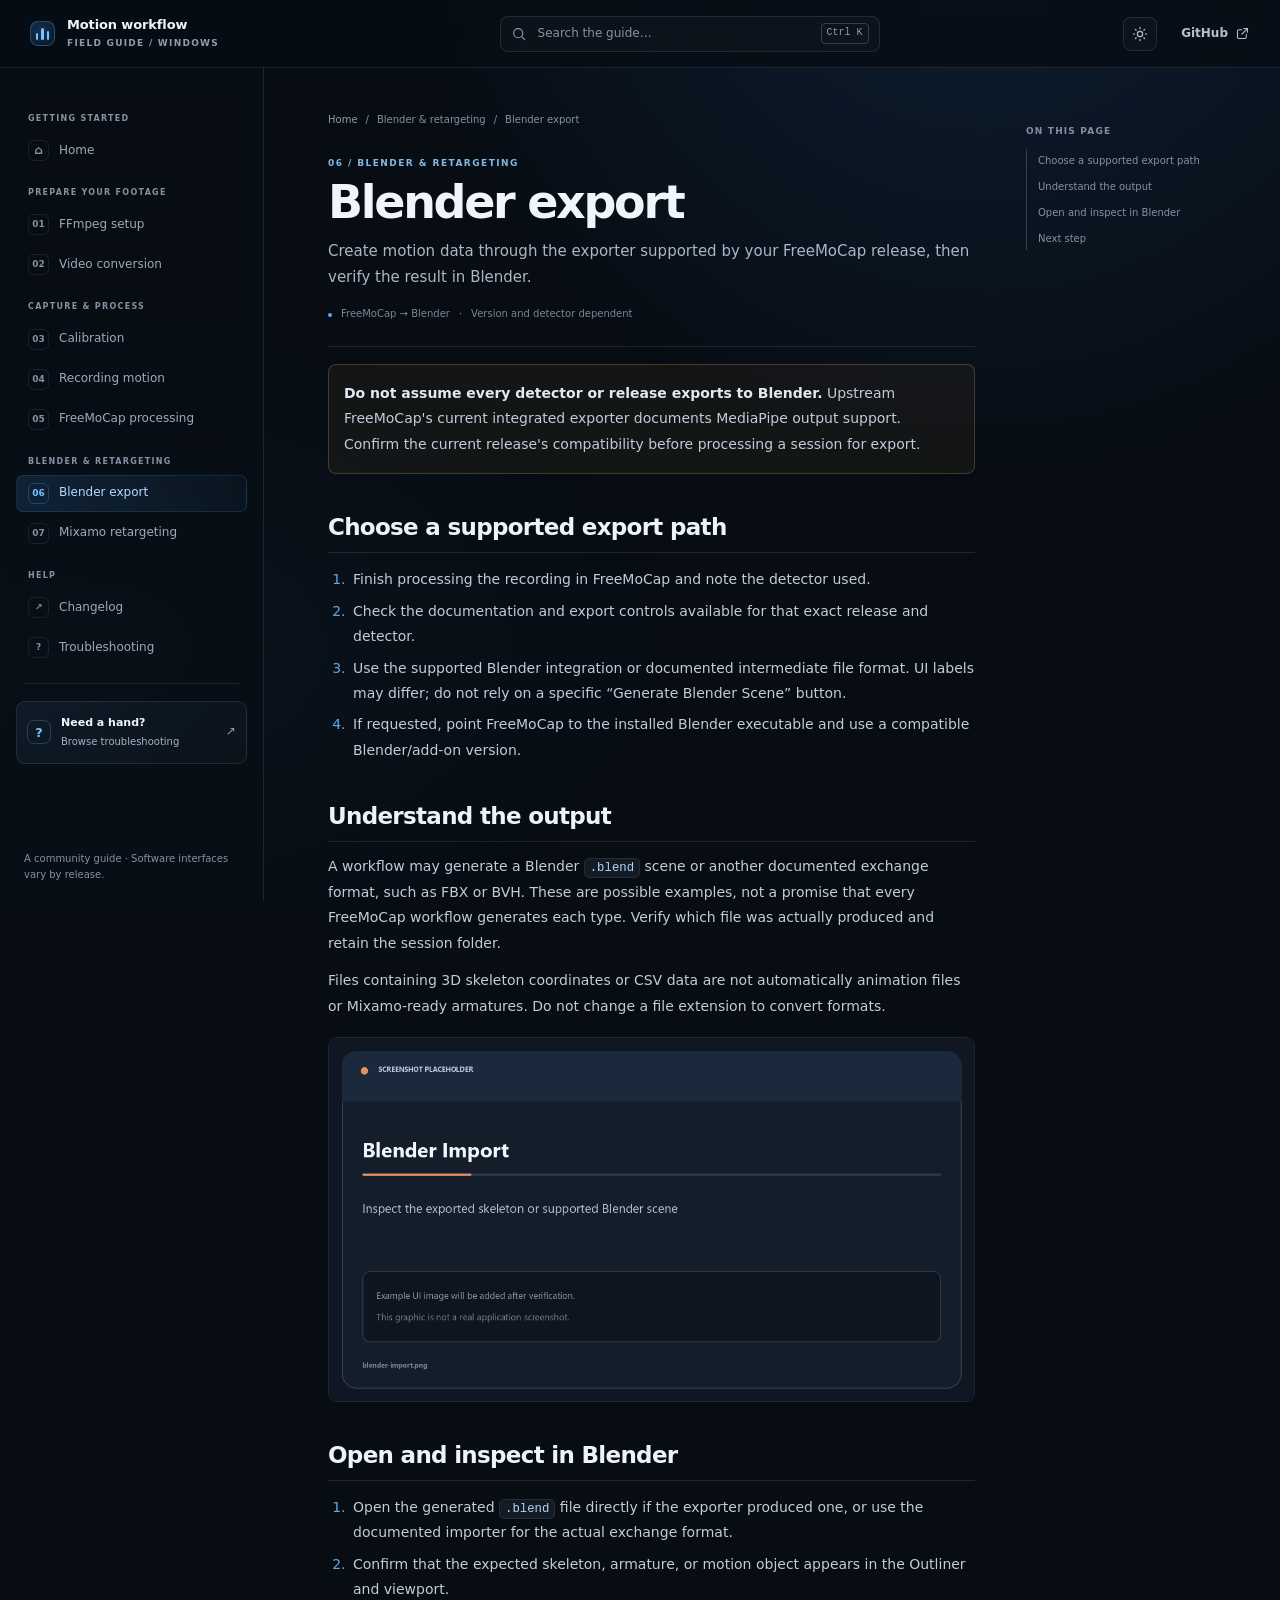
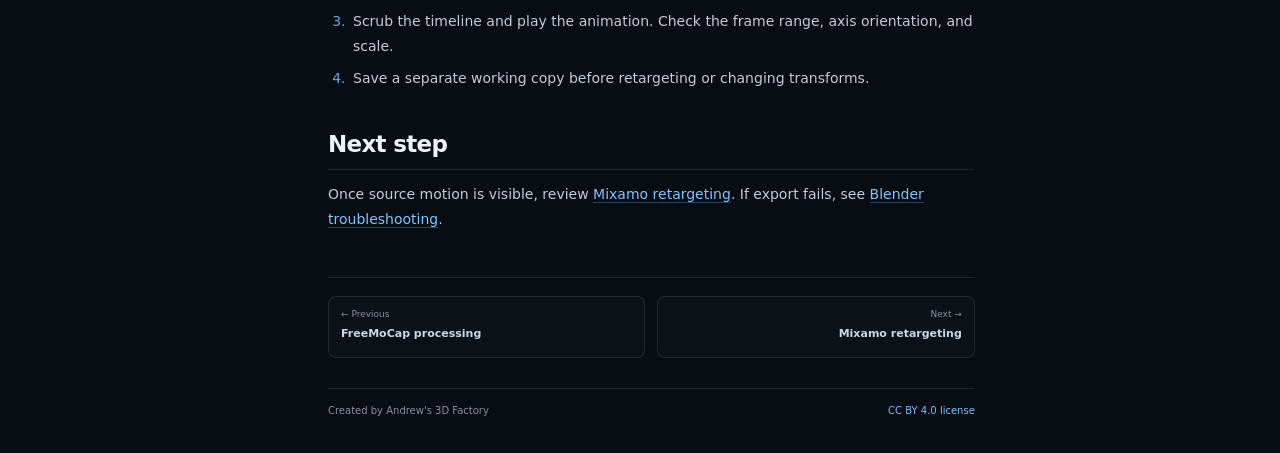
==== commit 5ca6c04b: "Polish documentation portal UX and themes Add a responsive light/dark theme, FAQ, and changelog whil" ====
--- a/docs/blender-export.html
+++ b/docs/blender-export.html
@@ -8,13 +8,13 @@
   <meta property="og:url" content="https://andrews3dfactory.github.io/FreeMoCap-Mixamo-Blender-Workflow/docs/blender-export.html">
   <link rel="canonical" href="https://andrews3dfactory.github.io/FreeMoCap-Mixamo-Blender-Workflow/docs/blender-export.html">
   <title>Blender Export · FreeMoCap Motion Workflow</title><link rel="icon" href="../favicon.ico" sizes="any"><link rel="icon" href="../assets/icons/favicon.svg" type="image/svg+xml">
-  <link rel="stylesheet" href="../assets/css/site.css"><script src="../assets/js/site.js" defer></script>
+  <link rel="stylesheet" href="../assets/css/site.css?v=4"><script src="../assets/js/site.js?v=4" defer></script>
 </head>
 <body data-page="blender-export">
   <a class="skip-link" href="#main-content">Skip to content</a><div class="reading-progress" aria-hidden="true"><span id="reading-progress-bar"></span></div>
   <header class="topbar"><button class="icon-button mobile-menu-button" type="button" aria-label="Open navigation menu" aria-expanded="false" aria-controls="site-sidebar" data-menu-toggle><svg viewBox="0 0 24 24" aria-hidden="true"><path d="M4 7h16M4 12h16M4 17h16"/></svg></button><a class="brand" href="../index.html" aria-label="FreeMoCap workflow home"><span class="brand-mark" aria-hidden="true"><span></span><span></span><span></span></span><span>Motion workflow<span class="brand-sub">FIELD GUIDE / WINDOWS</span></span></a><div class="topbar-search"><label class="sr-only" for="site-search">Search the guide</label><svg viewBox="0 0 24 24" aria-hidden="true"><circle cx="10.8" cy="10.8" r="6.8"/><path d="m16 16 4.5 4.5"/></svg><input id="site-search" type="search" placeholder="Search the guide…" autocomplete="off" aria-controls="search-results" aria-expanded="false"><kbd>Ctrl K</kbd><div class="search-results" id="search-results" role="listbox" aria-label="Guide pages"></div></div><a class="topbar-github" href="https://github.com/Andrews3dfactory/FreeMoCap-Mixamo-Blender-Workflow" target="_blank" rel="noreferrer"><span>GitHub</span><svg viewBox="0 0 24 24" aria-hidden="true"><path d="M14 4h6v6M20 4l-9 9"/><path d="M18 13v5a2 2 0 0 1-2 2H6a2 2 0 0 1-2-2V8a2 2 0 0 1 2-2h5"/></svg></a></header>
   <aside class="sidebar" id="site-sidebar" aria-label="Documentation navigation"><div class="sidebar-inner"><nav class="sidebar-nav" data-sidebar-nav></nav><div class="sidebar-rule"></div><a class="sidebar-callout" href="troubleshooting.html"><span class="callout-icon">?</span><span><strong>Need a hand?</strong><small>Browse troubleshooting</small></span><span class="callout-arrow">↗</span></a><p class="sidebar-version">A community guide · Software interfaces vary by release.</p></div></aside><div class="sidebar-scrim" data-menu-close></div>
-  <main class="main-content" id="main-content"><div class="doc-layout">
+  <main class="main-content" id="main-content" tabindex="-1"><div class="doc-layout">
     <article class="doc-article">
       <div class="breadcrumbs"><a href="../index.html">Home</a><span>/</span><span>Blender &amp; retargeting</span><span>/</span><span>Blender export</span></div>
       <div class="doc-label">06 / BLENDER &amp; RETARGETING</div><h1 class="doc-title">Blender export</h1>
--- a/assets/css/site.css
+++ b/assets/css/site.css
@@ -1,17 +1,17 @@
 :root {
   color-scheme: dark;
-  --bg: #0a0e14;
-  --bg-soft: #0e141d;
-  --panel: #111a26;
-  --panel-raised: #151f2d;
-  --border: rgba(159, 181, 207, .13);
-  --border-strong: rgba(159, 181, 207, .23);
-  --text: #edf3fa;
-  --muted: #9aa8b8;
-  --subtle: #8492a3;
-  --blue: #45a5ff;
-  --blue-bright: #66b9ff;
-  --cyan: #66e0e5;
+  --bg: #080d14;
+  --bg-soft: #0d1420;
+  --panel: #111a27;
+  --panel-raised: #172333;
+  --border: rgba(159, 181, 207, .15);
+  --border-strong: rgba(159, 181, 207, .27);
+  --text: #f0f5fb;
+  --muted: #a4b2c2;
+  --subtle: #8d9daf;
+  --blue: #4aa8ff;
+  --blue-bright: #78c2ff;
+  --cyan: #73e2e6;
   --green: #67d8a1;
   --amber: #f0bf69;
   --shadow: 0 24px 70px rgba(0, 0, 0, .34);
@@ -20,10 +20,12 @@
   font-family: Inter, ui-sans-serif, system-ui, -apple-system, BlinkMacSystemFont, "Segoe UI", sans-serif;
 }
 
+@view-transition { navigation: auto; }
+
 * { box-sizing: border-box; }
 html { scroll-behavior: smooth; scroll-padding-top: calc(var(--topbar-height) + 22px); }
 body { margin: 0; min-width: 320px; background: var(--bg); color: var(--text); font-size: 15px; line-height: 1.65; }
-body::before { position: fixed; inset: 0; z-index: -1; pointer-events: none; content: ""; background: radial-gradient(ellipse at 75% -18%, rgba(32, 111, 190, .16), transparent 42%), radial-gradient(ellipse at 5% 68%, rgba(30, 94, 132, .055), transparent 36%); }
+body::before { position: fixed; inset: 0; z-index: -1; pointer-events: none; content: ""; background: radial-gradient(ellipse at 77% -18%, rgba(37, 117, 196, .19), transparent 43%), radial-gradient(ellipse at 4% 72%, rgba(30, 94, 132, .075), transparent 37%); }
 a { color: var(--blue-bright); text-decoration: none; }
 a:hover { color: #a4d5ff; }
 button, input { font: inherit; }
@@ -35,7 +37,7 @@
 .reading-progress { position: fixed; z-index: 60; top: var(--topbar-height); right: 0; left: 0; height: 2px; pointer-events: none; background: transparent; }
 .reading-progress span { display: block; width: 0; height: 100%; background: linear-gradient(90deg, var(--blue), var(--cyan)); box-shadow: 0 0 10px rgba(69, 165, 255, .6); }
 
-.topbar { position: fixed; z-index: 50; inset: 0 0 auto; display: flex; align-items: center; height: var(--topbar-height); padding: 0 30px; border-bottom: 1px solid var(--border); background: rgba(10, 14, 20, .84); backdrop-filter: blur(18px); }
+.topbar { position: fixed; z-index: 50; inset: 0 0 auto; display: flex; align-items: center; height: var(--topbar-height); padding: 0 30px; border-bottom: 1px solid var(--border); background: rgba(8, 13, 20, .86); backdrop-filter: blur(22px) saturate(145%); }
 .brand { display: inline-flex; align-items: center; gap: 12px; min-width: 244px; color: var(--text); font-size: 13px; font-weight: 650; letter-spacing: -.01em; line-height: 1.15; }
 .brand:hover { color: var(--text); }
 .brand-sub { display: block; margin-top: 5px; color: var(--subtle); font-size: 9px; font-weight: 700; letter-spacing: .14em; }
@@ -58,7 +60,7 @@
 .topbar-github svg { width: 15px; height: 15px; }.topbar-github:hover { color: white; }
 .mobile-menu-button { display: none !important; }
 
-.sidebar { position: fixed; z-index: 40; top: var(--topbar-height); bottom: 0; left: 0; width: var(--sidebar-width); overflow-y: auto; border-right: 1px solid var(--border); background: rgba(10, 14, 20, .63); }
+.sidebar { position: fixed; z-index: 40; top: var(--topbar-height); bottom: 0; left: 0; width: var(--sidebar-width); overflow-y: auto; border-right: 1px solid var(--border); background: rgba(9, 14, 21, .72); backdrop-filter: blur(16px); }
 .sidebar-inner { display: flex; flex-direction: column; min-height: 100%; padding: 30px 16px 18px; }
 .sidebar-kicker { padding: 0 12px 12px; color: #8492a3; font-size: 9px; font-weight: 760; letter-spacing: .16em; }
 .sidebar-nav { display: grid; gap: 3px; }
@@ -81,6 +83,8 @@
 .main-content { width: min(100% - var(--sidebar-width), 1230px); min-height: 100vh; margin-left: var(--sidebar-width); padding: calc(var(--topbar-height) + 44px) clamp(28px, 5vw, 76px) 34px; }
 .home-content { max-width: 1600px; }
 .hero { position: relative; display: grid; grid-template-columns: minmax(0, 1fr) minmax(300px, .76fr); align-items: center; gap: clamp(32px, 5.2vw, 78px); min-height: 540px; padding: 36px 0 66px; }
+.hero::before { position: absolute; inset: 12px -30px 35px; z-index: -1; border: 1px solid rgba(140,179,216,.15); border-radius: 22px; background: radial-gradient(ellipse at 83% 42%, rgba(32,123,195,.15), transparent 49%), linear-gradient(125deg, rgba(20,33,48,.58), rgba(11,17,25,.2) 58%, rgba(20,34,48,.42)); content: ""; }
+.hero::after { position: absolute; top: 3%; right: 3%; z-index: -1; width: min(45vw, 460px); aspect-ratio: 1; border: 1px solid rgba(74,161,226,.07); border-radius: 50%; box-shadow: 0 0 0 35px rgba(74,161,226,.022), 0 0 0 70px rgba(74,161,226,.015); content: ""; pointer-events: none; }
 .hero-copy { position: relative; z-index: 1; animation: enter-up .7s ease both; }
 .eyebrow { display: flex; align-items: center; gap: 8px; color: #8ca2b8; font-size: 10px; font-weight: 750; letter-spacing: .15em; }
 .status-pulse { width: 7px; height: 7px; border-radius: 50%; background: var(--cyan); box-shadow: 0 0 12px rgba(102,224,229,.75); }
@@ -96,7 +100,7 @@
 .button-secondary:hover { border-color: rgba(112,180,236,.36); background: rgba(255,255,255,.05); color: white; }
 .hero-meta { display: flex; align-items: center; gap: 8px; margin-top: 36px; color: #8492a3; font-size: 9px; font-weight: 700; letter-spacing: .15em; }
 .meta-dot { width: 5px; height: 5px; border-radius: 50%; background: #4a9be0; }
-.hero-visual { position: relative; z-index: 0; width: 100%; max-width: 420px; justify-self: end; padding: 19px; overflow: hidden; border: 1px solid rgba(145,178,211,.2); border-radius: 17px; background: linear-gradient(145deg, rgba(22,34,48,.85), rgba(13,20,29,.92)); box-shadow: 0 30px 80px rgba(0,0,0,.32), inset 0 1px 0 rgba(255,255,255,.05); animation: enter-up .78s .12s ease both; }
+.hero-visual { position: relative; z-index: 0; width: 100%; max-width: 420px; justify-self: end; padding: 19px; overflow: hidden; border: 1px solid rgba(145,178,211,.25); border-radius: 17px; background: linear-gradient(145deg, rgba(22,34,48,.82), rgba(13,20,29,.86)); box-shadow: 0 30px 80px rgba(0,0,0,.36), inset 0 1px 0 rgba(255,255,255,.07); color: #edf3fa; backdrop-filter: blur(18px); animation: enter-up .78s .12s ease both; }
 .visual-glow { position: absolute; top: -120px; right: -80px; width: 260px; height: 260px; border-radius: 50%; background: rgba(40,134,213,.14); filter: blur(60px); pointer-events: none; }
 .visual-topline { position: relative; display: flex; justify-content: space-between; padding: 0 4px 14px; color: #8092a7; font-size: 9px; font-weight: 750; letter-spacing: .16em; }
 .live-label { display: flex; align-items: center; gap: 6px; color: #93a6b9; letter-spacing: .1em; }.live-label i { width: 5px; height: 5px; border-radius: 50%; background: var(--green); box-shadow: 0 0 8px rgba(103,216,161,.6); }
@@ -113,14 +117,16 @@
 .character-icon { color: #f0ce84; border-color: rgba(240,191,105,.24); background: rgba(195,144,61,.1); }
 .flow-step-final { border-color: rgba(240,191,105,.22); background: rgba(181,131,45,.055); }
 .flow-connector { height: 16px; color: #8492a3; font-size: 13px; line-height: 16px; }
+.flow-connector { animation: flow-pulse 2.4s ease-in-out infinite; }
+.flow-connector:nth-of-type(4) { animation-delay: .25s; }.flow-connector:nth-of-type(6) { animation-delay: .5s; }.flow-connector:nth-of-type(8) { animation-delay: .75s; }.flow-connector:nth-of-type(10) { animation-delay: 1s; }.flow-connector:nth-of-type(12) { animation-delay: 1.25s; }
 .visual-caption { display: flex; align-items: center; gap: 7px; margin-top: 13px; color: #8492a3; font-size: 8px; font-weight: 750; letter-spacing: .17em; }.caption-line { width: 18px; height: 1px; background: #59acff; }
 
-.section-block { padding: 46px 0; border-top: 1px solid var(--border); }
+.section-block { padding: 52px 0; border-top: 1px solid var(--border); }
 .section-heading { display: flex; align-items: end; justify-content: space-between; gap: 25px; margin-bottom: 22px; }
 .section-heading h2 { margin: 8px 0 0; font-size: clamp(23px, 2.4vw, 31px); font-weight: 630; letter-spacing: -.035em; line-height: 1.2; }
 .section-heading > p { max-width: 330px; margin: 0 0 2px; color: var(--muted); font-size: 12px; line-height: 1.65; }
 .feature-grid { display: grid; grid-template-columns: repeat(3, 1fr); gap: 13px; }
-.feature-card { position: relative; display: block; min-height: 225px; padding: 19px; overflow: hidden; border: 1px solid var(--border); border-radius: 12px; background: linear-gradient(145deg, rgba(20,30,43,.75), rgba(14,20,29,.72)); color: var(--text); transition: transform .22s, border-color .22s, box-shadow .22s; }
+.feature-card { position: relative; display: block; min-height: 225px; padding: 19px; overflow: hidden; border: 1px solid var(--border); border-radius: 14px; background: linear-gradient(145deg, rgba(20,30,43,.78), rgba(14,20,29,.76)); color: var(--text); transition: transform .22s, border-color .22s, box-shadow .22s; }
 .feature-card::after { position: absolute; top: -65px; right: -70px; width: 150px; height: 150px; border-radius: 50%; background: rgba(49,145,220,.065); content: ""; filter: blur(10px); }
 .feature-card:hover { transform: translateY(-4px); border-color: rgba(95,174,236,.32); box-shadow: 0 18px 40px rgba(0,0,0,.2); color: white; }
 .card-index { display: block; color: #8492a3; font-size: 8px; font-weight: 750; letter-spacing: .15em; }
@@ -129,6 +135,14 @@
 .feature-card h3 { margin: 13px 0 6px; font-size: 14px; font-weight: 650; letter-spacing: -.02em; }
 .feature-card p { margin: 0; color: #91a0b0; font-size: 11px; line-height: 1.6; }
 .card-link { display: flex; align-items: center; justify-content: space-between; margin-top: 18px; color: #8ebfe9; font-size: 10px; font-weight: 650; }.card-link b { font-size: 14px; font-weight: 500; }
+
+.quickstart-grid { display: grid; grid-template-columns: repeat(3, 1fr); gap: 12px; }
+.quickstart-step { display: flex; align-items: start; gap: 11px; min-height: 100px; padding: 16px; border: 1px solid var(--border); border-radius: 10px; background: linear-gradient(145deg, rgba(18,30,44,.68), rgba(13,20,29,.76)); color: var(--text); transition: transform .2s, border-color .2s, background .2s; }
+.quickstart-step:hover { transform: translateY(-3px); border-color: rgba(91,173,237,.33); background: linear-gradient(145deg, rgba(26,47,67,.8), rgba(14,24,35,.85)); color: white; }
+.quickstart-number { display: grid; width: 29px; height: 29px; flex: none; place-items: center; border: 1px solid rgba(90,170,234,.25); border-radius: 8px; background: rgba(57,139,205,.1); color: #91caff; font-size: 9px; font-weight: 750; }
+.quickstart-copy { min-width: 0; }.quickstart-copy strong,.quickstart-copy small { display: block; }.quickstart-copy strong { font-size: 11px; font-weight: 650; }.quickstart-copy small { margin-top: 5px; color: #9aaabc; font-size: 10px; line-height: 1.55; }
+.quickstart-arrow { margin-left: auto; color: #8bb9df; font-size: 12px; }
+.quickstart-footnote { margin: 13px 0 0; color: #9aaabc; font-size: 10px; }.quickstart-footnote a { color: #9dcfff; }
 
 .checklist-section { padding-top: 40px; }
 .checklist-card { border: 1px solid var(--border); border-radius: 12px; background: linear-gradient(145deg, rgba(17,26,38,.78), rgba(13,19,28,.8)); box-shadow: 0 12px 35px rgba(0,0,0,.12); }
@@ -147,13 +161,21 @@
 .check-item small { display: block; margin-top: 2px; color: var(--subtle); font-size: 9px; }.check-item small a { color: #7daed8; }
 .checklist-foot { display: flex; align-items: center; justify-content: space-between; gap: 12px; padding: 12px 19px; color: #8492a3; font-size: 9px; }
 .text-button { padding: 4px 0; border: 0; background: none; color: #8ebfe9; font-size: 10px; cursor: pointer; }.text-button:hover { color: white; text-decoration: underline; }
+.theme-toggle { display: grid; width: 34px; height: 34px; flex: none; margin-left: 18px; place-items: center; border: 1px solid var(--border); border-radius: 8px; background: rgba(255,255,255,.025); color: #b6c1ce; cursor: pointer; transition: background .18s, border-color .18s, color .18s; }
+.theme-toggle svg { width: 16px; height: 16px; }
+.theme-toggle:hover { border-color: rgba(112,180,236,.36); background: rgba(255,255,255,.06); color: var(--blue-bright); }
 
 .text-link { color: #8ccaff; font-size: 11px; font-weight: 620; }.text-link span { padding-left: 5px; }
 .screenshot-grid { display: grid; grid-template-columns: repeat(3, 1fr); gap: 12px; }
 .screenshot-grid a { display: block; overflow: hidden; border: 1px solid var(--border); border-radius: 9px; background: rgba(255,255,255,.025); color: #b8c5d3; font-size: 10px; }
-.screenshot-grid img { display: block; width: 100%; aspect-ratio: 1.78; object-fit: cover; border-bottom: 1px solid var(--border); }
+.screenshot-grid img { display: block; width: 100%; max-width: 100%; height: auto; aspect-ratio: 1.78; object-fit: cover; border-bottom: 1px solid var(--border); }
 .screenshot-grid a span { display: block; padding: 9px 11px; }.screenshot-grid a:hover { border-color: rgba(95,174,236,.36); color: white; }
 .placeholder-note { margin: 11px 0 0; color: #8492a3; font-size: 10px; }
+.trouble-grid { display: grid; grid-template-columns: repeat(2, 1fr); gap: 10px; }
+.trouble-card { display: flex; align-items: center; gap: 12px; min-height: 68px; padding: 12px 14px; border: 1px solid var(--border); border-radius: 9px; background: rgba(255,255,255,.018); color: var(--text); transition: transform .18s, border-color .18s, background .18s; }
+.trouble-card:hover { transform: translateY(-2px); border-color: rgba(91,173,237,.3); background: rgba(47,111,160,.08); color: white; }
+.trouble-mark { color: #91c2e8; font-size: 9px; font-weight: 750; letter-spacing: .08em; }
+.trouble-card strong,.trouble-card small { display: block; }.trouble-card strong { font-size: 11px; font-weight: 640; }.trouble-card small { margin-top: 3px; color: #a7b5c5; font-size: 9px; }.trouble-arrow { margin-left: auto; color: #a1b5c8; font-size: 12px; }
 
 .closing-banner { position: relative; display: flex; align-items: center; justify-content: space-between; gap: 25px; margin: 16px 0 28px; padding: 25px 27px; overflow: hidden; border: 1px solid rgba(88,163,221,.22); border-radius: 13px; background: linear-gradient(110deg, rgba(27,65,99,.36), rgba(18,30,43,.68) 63%, rgba(19,31,42,.58)); }
 .banner-orb { position: absolute; top: -120px; left: 25%; width: 280px; height: 200px; border-radius: 50%; background: rgba(42,147,227,.12); filter: blur(55px); pointer-events: none; }
@@ -171,7 +193,7 @@
 .doc-title { margin: 7px 0 10px; font-size: clamp(32px, 4vw, 46px); font-weight: 660; letter-spacing: -.05em; line-height: 1.13; }
 .doc-description { max-width: 690px; margin: 0; color: #aab7c6; font-size: 15px; line-height: 1.7; }
 .doc-meta { display: flex; align-items: center; gap: 9px; margin-top: 16px; padding-bottom: 23px; border-bottom: 1px solid var(--border); color: #77879a; font-size: 10px; }.doc-meta-dot { width: 4px; height: 4px; border-radius: 50%; background: #54acfa; }
-.doc-content { color: #b9c5d2; font-size: 14px; line-height: 1.8; }
+.doc-content { color: #c1ccda; font-size: 14px; line-height: 1.82; }
 .doc-content h2 { margin: 39px 0 12px; padding-bottom: 9px; border-bottom: 1px solid var(--border); color: #edf3fa; font-size: 23px; font-weight: 630; letter-spacing: -.03em; line-height: 1.3; scroll-margin-top: calc(var(--topbar-height) + 20px); }
 .doc-content h3 { margin: 25px 0 9px; color: #e0e9f2; font-size: 17px; font-weight: 640; letter-spacing: -.02em; scroll-margin-top: calc(var(--topbar-height) + 20px); }
 .doc-content p { margin: 12px 0; }.doc-content ul, .doc-content ol { padding-left: 22px; }.doc-content li { margin: 6px 0; padding-left: 3px; }.doc-content li::marker { color: #5da8e4; }
@@ -183,27 +205,146 @@
 .doc-content blockquote { margin: 17px 0; padding: 12px 15px; border-left: 2px solid var(--blue); border-radius: 0 8px 8px 0; background: rgba(53,130,190,.09); color: #b8c6d6; }
 .doc-content blockquote p { margin: 2px 0; }
 .doc-content img { display: block; max-width: 100%; height: auto; margin: 18px auto; border: 1px solid var(--border); border-radius: 9px; }
-.doc-content table { width: 100%; margin: 18px 0; border-collapse: collapse; font-size: 12px; }.doc-content th, .doc-content td { padding: 9px 11px; border: 1px solid var(--border); text-align: left; vertical-align: top; }.doc-content th { background: rgba(255,255,255,.035); color: #e3edf8; }
+.doc-content table { display: block; max-width: 100%; margin: 18px 0; overflow-x: auto; border-collapse: collapse; font-size: 12px; }.doc-content th, .doc-content td { padding: 9px 11px; border: 1px solid var(--border); text-align: left; vertical-align: top; }.doc-content th { background: rgba(255,255,255,.035); color: #e3edf8; }
 .doc-content details { margin: 10px 0; border: 1px solid var(--border); border-radius: 8px; background: rgba(255,255,255,.018); }.doc-content details summary { padding: 11px 13px; color: #dbe8f5; font-weight: 620; cursor: pointer; }.doc-content details summary:hover { color: var(--blue-bright); }.doc-content details > div { padding: 0 13px 11px; }
+.faq-list { display: grid; gap: 9px; }
+.faq-list details { border: 1px solid var(--border); border-radius: 11px; background: linear-gradient(145deg, rgba(20,30,43,.62), rgba(14,20,29,.64)); transition: border-color .18s, background .18s; }
+.faq-list details[open] { border-color: rgba(91,173,237,.3); background: rgba(47,111,160,.07); }
+.faq-list summary { padding: 14px 16px; color: var(--text); font-size: 12px; font-weight: 640; cursor: pointer; }
+.faq-list summary::marker { color: var(--blue-bright); }
+.faq-list details p { margin: 0; padding: 0 16px 15px; color: var(--muted); font-size: 11px; line-height: 1.7; }
 .doc-note { margin: 17px 0; padding: 13px 15px; border: 1px solid rgba(80,165,231,.2); border-radius: 8px; background: rgba(38,114,169,.075); }
 .doc-note.note-warn { border-color: rgba(239,185,99,.23); background: rgba(173,117,43,.075); }.doc-note p { margin: 3px 0; }
 .doc-screenshot { width: 100%; }
 .doc-aside { position: sticky; top: calc(var(--topbar-height) + 26px); align-self: start; max-height: calc(100vh - var(--topbar-height) - 48px); overflow-y: auto; padding: 12px 0; }
 .toc-title { padding: 0 0 10px; color: #8290a1; font-size: 9px; font-weight: 750; letter-spacing: .13em; }.toc-nav { display: grid; gap: 3px; border-left: 1px solid var(--border-strong); }
 .toc-nav a { padding: 4px 0 4px 11px; border-left: 1px solid transparent; margin-left: -1px; color: #8392a4; font-size: 10px; line-height: 1.5; }.toc-nav a:hover, .toc-nav a.is-active { border-left-color: var(--blue); color: #b5d9fa; }
+.toc-nav .toc-nested { padding-left: 22px; font-size: 9px; }
+.mobile-toc { display: none; }
 .doc-pager { display: grid; grid-template-columns: 1fr 1fr; gap: 12px; margin-top: 44px; padding-top: 18px; border-top: 1px solid var(--border); }.pager-link { display: block; min-height: 62px; padding: 10px 12px; border: 1px solid var(--border); border-radius: 8px; background: rgba(255,255,255,.02); }.pager-link:hover { border-color: rgba(69,165,255,.35); background: rgba(69,165,255,.04); }.pager-link:last-child { text-align: right; }.pager-kicker { display: block; color: #8492a3; font-size: 9px; }.pager-title { display: block; margin-top: 3px; color: #c8d8e8; font-size: 11px; font-weight: 610; }.doc-footer { display: flex; justify-content: space-between; gap: 16px; margin-top: 30px; padding-top: 14px; border-top: 1px solid var(--border); color: #8492a3; font-size: 10px; }
 
 .kbd-hint { color: #8492a3; font-size: 10px; }
 :focus-visible { outline: 2px solid var(--blue-bright); outline-offset: 3px; }
 @keyframes enter-up { from { transform: translateY(13px); opacity: 0; } to { transform: translateY(0); opacity: 1; } }
+@keyframes flow-pulse { 0%, 100% { transform: translateY(-1px); color: #8b9aaa; } 50% { transform: translateY(2px); color: #9bd5ff; } }
+@keyframes page-enter { from { opacity: .65; } to { opacity: 1; } }
+::view-transition-old(root) { animation: 120ms ease-out both page-enter; }
+::view-transition-new(root) { animation: 180ms ease-out both page-enter; }
+.js-reveal { opacity: 0; transform: translateY(13px); transition: opacity .55s ease, transform .55s cubic-bezier(.2,.7,.2,1); }
+.js-reveal.is-visible { transform: translateY(0); opacity: 1; }
+.js-reveal[data-reveal-delay="1"] { transition-delay: 70ms; }.js-reveal[data-reveal-delay="2"] { transition-delay: 140ms; }.js-reveal[data-reveal-delay="3"] { transition-delay: 210ms; }
+
+.nav-link:focus-visible, .sidebar-callout:focus-visible, .feature-card:focus-visible, .quickstart-step:focus-visible, .trouble-card:focus-visible, .screenshot-grid a:focus-visible { border-radius: 9px; }
+.doc-content details[open] { border-color: rgba(91,173,237,.25); background: rgba(47,111,160,.045); }
+.doc-content details summary::marker { color: var(--blue-bright); }
+.doc-content img { max-width: 100%; }
+
+@media (hover: none) {
+  .button:hover, .feature-card:hover, .quickstart-step:hover, .trouble-card:hover, .flow-step:hover { transform: none; }
+}
+@media (forced-colors: active) {
+  .nav-link[aria-current="page"], .check-item input:checked + .check-box { border: 1px solid currentColor; }
+  .text-gradient { background: none; color: LinkText; -webkit-text-fill-color: currentColor; }
+}
+
+[data-theme="light"] {
+  color-scheme: light;
+  --bg: #f5f8fc;
+  --bg-soft: #edf3f9;
+  --panel: #ffffff;
+  --panel-raised: #f1f6fb;
+  --border: rgba(34, 57, 82, .13);
+  --border-strong: rgba(34, 57, 82, .24);
+  --text: #192b3e;
+  --muted: #50647a;
+  --subtle: #667b91;
+  --blue: #1677c8;
+  --blue-bright: #126bb5;
+  --cyan: #008f9b;
+  --green: #237a57;
+  --amber: #946000;
+  --shadow: 0 24px 70px rgba(28, 54, 80, .14);
+}
+[data-theme="light"] body { background: var(--bg); color: var(--text); }
+[data-theme="light"] body::before { background: radial-gradient(ellipse at 75% -18%, rgba(52,143,221,.12), transparent 43%), radial-gradient(ellipse at 5% 72%, rgba(24,128,154,.06), transparent 37%); }
+[data-theme="light"] .topbar { background: rgba(248,251,255,.88); }
+[data-theme="light"] .sidebar { background: rgba(245,248,252,.9); }
+[data-theme="light"] .brand, [data-theme="light"] .nav-link, [data-theme="light"] .sidebar-callout, [data-theme="light"] .sidebar-callout strong { color: var(--text); }
+[data-theme="light"] .brand-sub, [data-theme="light"] .sidebar-version, [data-theme="light"] .nav-group-label, [data-theme="light"] .callout-arrow { color: var(--subtle); }
+[data-theme="light"] .nav-link { color: #52677e; }
+[data-theme="light"] .nav-link:hover { background: rgba(27,104,171,.07); color: #193550; }
+[data-theme="light"] .nav-link[aria-current="page"] { border-color: rgba(22,119,200,.2); background: rgba(22,119,200,.09); color: #125f9e; }
+[data-theme="light"] .nav-number { border-color: rgba(34,57,82,.15); color: #5e748b; }
+[data-theme="light"] .sidebar-callout { border-color: var(--border); background: linear-gradient(135deg, rgba(55,145,215,.08), rgba(255,255,255,.75)); }
+[data-theme="light"] .sidebar-callout small, [data-theme="light"] .breadcrumbs, [data-theme="light"] .breadcrumbs a, [data-theme="light"] .doc-meta, [data-theme="light"] .doc-label, [data-theme="light"] .toc-title, [data-theme="light"] .toc-nav a, [data-theme="light"] .pager-kicker, [data-theme="light"] .doc-footer { color: var(--subtle); }
+[data-theme="light"] .topbar-search { border-color: var(--border); background: rgba(27,70,111,.035); color: var(--subtle); }
+[data-theme="light"] .topbar-search input { color: var(--text); }
+[data-theme="light"] .topbar-search input::placeholder { color: #667b91; }
+[data-theme="light"] .topbar-search kbd, [data-theme="light"] .theme-toggle { border-color: var(--border-strong); color: #405a74; }
+[data-theme="light"] .search-results { border-color: var(--border-strong); background: #fff; }
+[data-theme="light"] .search-result { color: var(--text); }
+[data-theme="light"] .search-result:hover, [data-theme="light"] .search-result[aria-selected="true"] { background: rgba(22,119,200,.09); color: #125f9e; }
+[data-theme="light"] .search-result small, [data-theme="light"] .search-empty { color: var(--muted); }
+[data-theme="light"] .topbar-github { color: #405a74; }
+[data-theme="light"] .hero::before { border-color: rgba(34,91,142,.15); background: radial-gradient(ellipse at 83% 42%, rgba(32,123,195,.09), transparent 49%), linear-gradient(125deg, rgba(228,239,249,.93), rgba(248,251,255,.7) 58%, rgba(227,239,249,.8)); }
+[data-theme="light"] .hero::after { border-color: rgba(47,121,181,.1); box-shadow: 0 0 0 35px rgba(47,121,181,.025), 0 0 0 70px rgba(47,121,181,.018); }
+[data-theme="light"] .text-gradient { background-image: linear-gradient(95deg, #1a6ba8 0%, #126bb5 48%, #007d87 100%); }
+[data-theme="light"] .eyebrow, [data-theme="light"] .hero-meta, [data-theme="light"] .card-index, [data-theme="light"] .visual-caption, [data-theme="light"] .flow-index, [data-theme="light"] .flow-step small { color: var(--subtle); }
+[data-theme="light"] .hero-subtitle, [data-theme="light"] .section-heading > p, [data-theme="light"] .feature-card p, [data-theme="light"] .quickstart-copy small, [data-theme="light"] .quickstart-footnote, [data-theme="light"] .checklist-header small, [data-theme="light"] .check-progress, [data-theme="light"] .checklist-foot, [data-theme="light"] .placeholder-note, [data-theme="light"] .trouble-card small, [data-theme="light"] .closing-banner p, [data-theme="light"] .site-footer { color: var(--muted); }
+[data-theme="light"] .button-secondary { border-color: var(--border-strong); background: rgba(255,255,255,.56); color: #27445f; }
+[data-theme="light"] .button-secondary:hover { background: #fff; color: #173a59; }
+[data-theme="light"] .feature-card, [data-theme="light"] .quickstart-step, [data-theme="light"] .checklist-card, [data-theme="light"] .faq-list details { border-color: var(--border); background: linear-gradient(145deg, rgba(255,255,255,.93), rgba(239,245,251,.9)); color: var(--text); }
+[data-theme="light"] .feature-card:hover, [data-theme="light"] .quickstart-step:hover { border-color: rgba(22,119,200,.35); background: #fff; color: #14283b; }
+[data-theme="light"] .card-link, [data-theme="light"] .quickstart-footnote a, [data-theme="light"] .text-link, [data-theme="light"] .check-item small a, [data-theme="light"] .text-button { color: #176daf; }
+[data-theme="light"] .check-item { border-color: rgba(34,57,82,.08); color: #354e67; }
+[data-theme="light"] .check-box { border-color: #8294a8; }
+[data-theme="light"] .progress-track { background: #dce5ee; }
+[data-theme="light"] .screenshot-grid a, [data-theme="light"] .trouble-card, [data-theme="light"] .pager-link, [data-theme="light"] .mobile-toc { border-color: var(--border); background: rgba(255,255,255,.78); color: var(--text); }
+[data-theme="light"] .screenshot-grid a span, [data-theme="light"] .pager-title { color: #294660; }
+[data-theme="light"] .trouble-mark, [data-theme="light"] .trouble-arrow { color: #176daf; }
+[data-theme="light"] .closing-banner { border-color: rgba(22,119,200,.2); background: linear-gradient(110deg, rgba(217,235,250,.9), rgba(247,250,253,.97) 63%, rgba(229,240,249,.95)); }
+[data-theme="light"] .banner-orb { background: rgba(42,147,227,.1); }
+[data-theme="light"] .site-footer strong { color: #344f68; }
+[data-theme="light"] .site-footer a { color: #526b83; }
+[data-theme="light"] .doc-title, [data-theme="light"] .doc-content h2, [data-theme="light"] .doc-content h3, [data-theme="light"] .closing-banner h2 { color: #172b3f; }
+[data-theme="light"] .doc-description, [data-theme="light"] .doc-content { color: #3f566e; }
+[data-theme="light"] .doc-content strong { color: #233d56; }
+[data-theme="light"] .doc-content a { color: #126caf; text-decoration-color: rgba(18,108,175,.35); }
+[data-theme="light"] .doc-content code:not(pre code) { border-color: rgba(34,57,82,.13); background: rgba(36,94,145,.07); color: #165f98; }
+[data-theme="light"] .doc-content details, [data-theme="light"] .doc-content details[open] { border-color: var(--border); background: rgba(255,255,255,.74); }
+[data-theme="light"] .doc-content details summary, [data-theme="light"] .faq-list summary { color: #263f58; }
+[data-theme="light"] .doc-content details > div, [data-theme="light"] .faq-list details p { color: #4a6076; }
+[data-theme="light"] .doc-content th { background: #edf3f8; color: #233d56; }
+[data-theme="light"] .toc-nav a:hover, [data-theme="light"] .toc-nav a.is-active { color: #145f9c; }
+[data-theme="light"] .pager-link:hover { background: rgba(22,119,200,.055); }
+[data-theme="light"] .back-to-top { border-color: var(--border-strong); background: rgba(255,255,255,.94); color: #176daf; }
+[data-theme="light"] .mobile-toc summary { color: #263f58; }
+[data-theme="light"] .mobile-toc .toc-nav { border-left-color: var(--border-strong); }
+[data-theme="light"] .sidebar-scrim { background: rgba(23,39,56,.36); }
+@media (max-width: 620px) {
+  .theme-toggle { margin-left: 9px; }
+  .topbar-github { margin-left: 8px; }
+}
+@media (max-width: 380px) {
+  .topbar { gap: 6px; padding: 0 8px; }
+  .topbar-github { display: none; }
+  .brand { gap: 6px; }
+  .brand-sub { display: none; }
+  .topbar-search { min-width: 70px; }
+  .topbar-search svg { display: none; }
+  .theme-toggle { width: 31px; height: 31px; }
+}
 
 @media (prefers-reduced-motion: reduce) {
   *, *::before, *::after { scroll-behavior: auto !important; animation-duration: .01ms !important; animation-iteration-count: 1 !important; transition-duration: .01ms !important; }
+  ::view-transition-old(root), ::view-transition-new(root) { animation-duration: .01ms !important; }
+  .js-reveal, .js-reveal.is-visible { transform: none; opacity: 1; }
 }
 @media (max-width: 1120px) {
   :root { --sidebar-width: 235px; }
   .main-content { padding-right: 34px; padding-left: 34px; }
   .hero { grid-template-columns: minmax(0, 1fr) minmax(270px, .78fr); gap: 30px; }
+  .hero::before { right: -14px; left: -14px; }
   .hero-visual { padding: 15px; }
   .doc-layout { grid-template-columns: minmax(0, 1fr) 155px; gap: 25px; }
 }
@@ -221,31 +362,44 @@
   .main-content { width: 100%; margin-left: 0; padding: calc(var(--topbar-height) + 27px) 28px 28px; }
   .reading-progress { top: var(--topbar-height); }
   .hero { min-height: 0; padding: 38px 0 48px; }
+  .hero::before { inset: 12px -14px 28px; }
+  .hero::after { top: 42%; right: 0; width: 220px; opacity: .45; }
   .doc-layout { grid-template-columns: minmax(0, 1fr); }
   .doc-aside { display: none; }
 }
 @media (max-width: 620px) {
-  .topbar { padding: 0 12px; }
-  .brand { gap: 8px; font-size: 11px; }.brand-mark { width: 23px; height: 23px; }
+  .topbar { gap: 8px; padding: 0 12px; }
+  .mobile-menu-button { flex: none; margin-right: 0; }
+  .brand { flex: none; max-width: 160px; gap: 8px; font-size: 11px; }.brand-mark { width: 23px; height: 23px; }
   .brand-sub { font-size: 8px; }
-  .topbar-github { margin-left: 10px; }.topbar-github span { display: none; }
-  .topbar-search { width: auto; flex: 1; margin-left: 12px; }.topbar-search kbd { display: none; }
+  .topbar-github { flex: none; margin-left: 0; }.topbar-github span { display: none; }
+  .topbar-search { width: auto; min-width: 0; flex: 1 1 80px; margin: 0; }.topbar-search kbd { display: none; }
+  .theme-toggle { margin-left: 0; }
   .main-content { padding-right: 18px; padding-left: 18px; }
   .hero { grid-template-columns: 1fr; gap: 33px; padding-top: 36px; }
-  h1 { margin-top: 17px; font-size: clamp(37px, 10vw, 51px); }
+  .hero-copy, .hero-visual { min-width: 0; }
+  .hero::before { inset: 10px -8px 26px; border-radius: 16px; }
+  .hero h1 { max-width: 100%; margin-top: 17px; font-size: clamp(34px, 9vw, 45px); overflow-wrap: anywhere; }
+  .hero-subtitle { max-width: 100%; }
   .hero-visual { width: 100%; max-width: none; justify-self: stretch; }
   .hero-actions { gap: 9px; }.button { min-height: 42px; padding: 0 12px; font-size: 11px; }
   .section-block { padding: 35px 0; }
   .section-heading { align-items: start; flex-direction: column; gap: 11px; }
   .section-heading > p { max-width: 440px; }
   .feature-grid { grid-template-columns: 1fr; }
+  .quickstart-grid { grid-template-columns: 1fr; gap: 8px; }
+  .quickstart-step { min-height: 74px; }
   .feature-card { min-height: 0; padding: 16px; }.feature-icon { margin-top: 11px; }.feature-card h3 { margin-top: 9px; }.card-link { margin-top: 12px; }
   .checklist-header { align-items: start; flex-direction: column; }.check-progress { width: 100%; text-align: left; }
   .checklist-grid { grid-template-columns: 1fr; }.check-item:nth-child(odd) { border-right: 0; }
   .screenshot-grid { grid-template-columns: 1fr 1fr; }
+  .trouble-grid { grid-template-columns: 1fr; gap: 8px; }
   .closing-banner { align-items: start; flex-direction: column; padding: 21px; }
   .site-footer { align-items: start; flex-direction: column; }.site-footer > span:last-child { gap: 14px; }
   .doc-layout { gap: 0; }.doc-title { font-size: 36px; }.doc-description { font-size: 14px; }
+  .mobile-toc { display: block; margin: 20px 0 5px; border: 1px solid var(--border); border-radius: 9px; background: rgba(18,28,40,.75); }
+  .mobile-toc summary { padding: 10px 12px; color: #e0eaf4; font-size: 11px; font-weight: 640; cursor: pointer; }
+  .mobile-toc .toc-nav { margin: 0 12px 12px; }
   .doc-content { font-size: 13px; }.doc-content h2 { font-size: 21px; }.doc-content h3 { font-size: 16px; }
   .doc-pager { gap: 7px; }.pager-link { padding: 9px; }
   .back-to-top { right: 14px; bottom: 14px; }
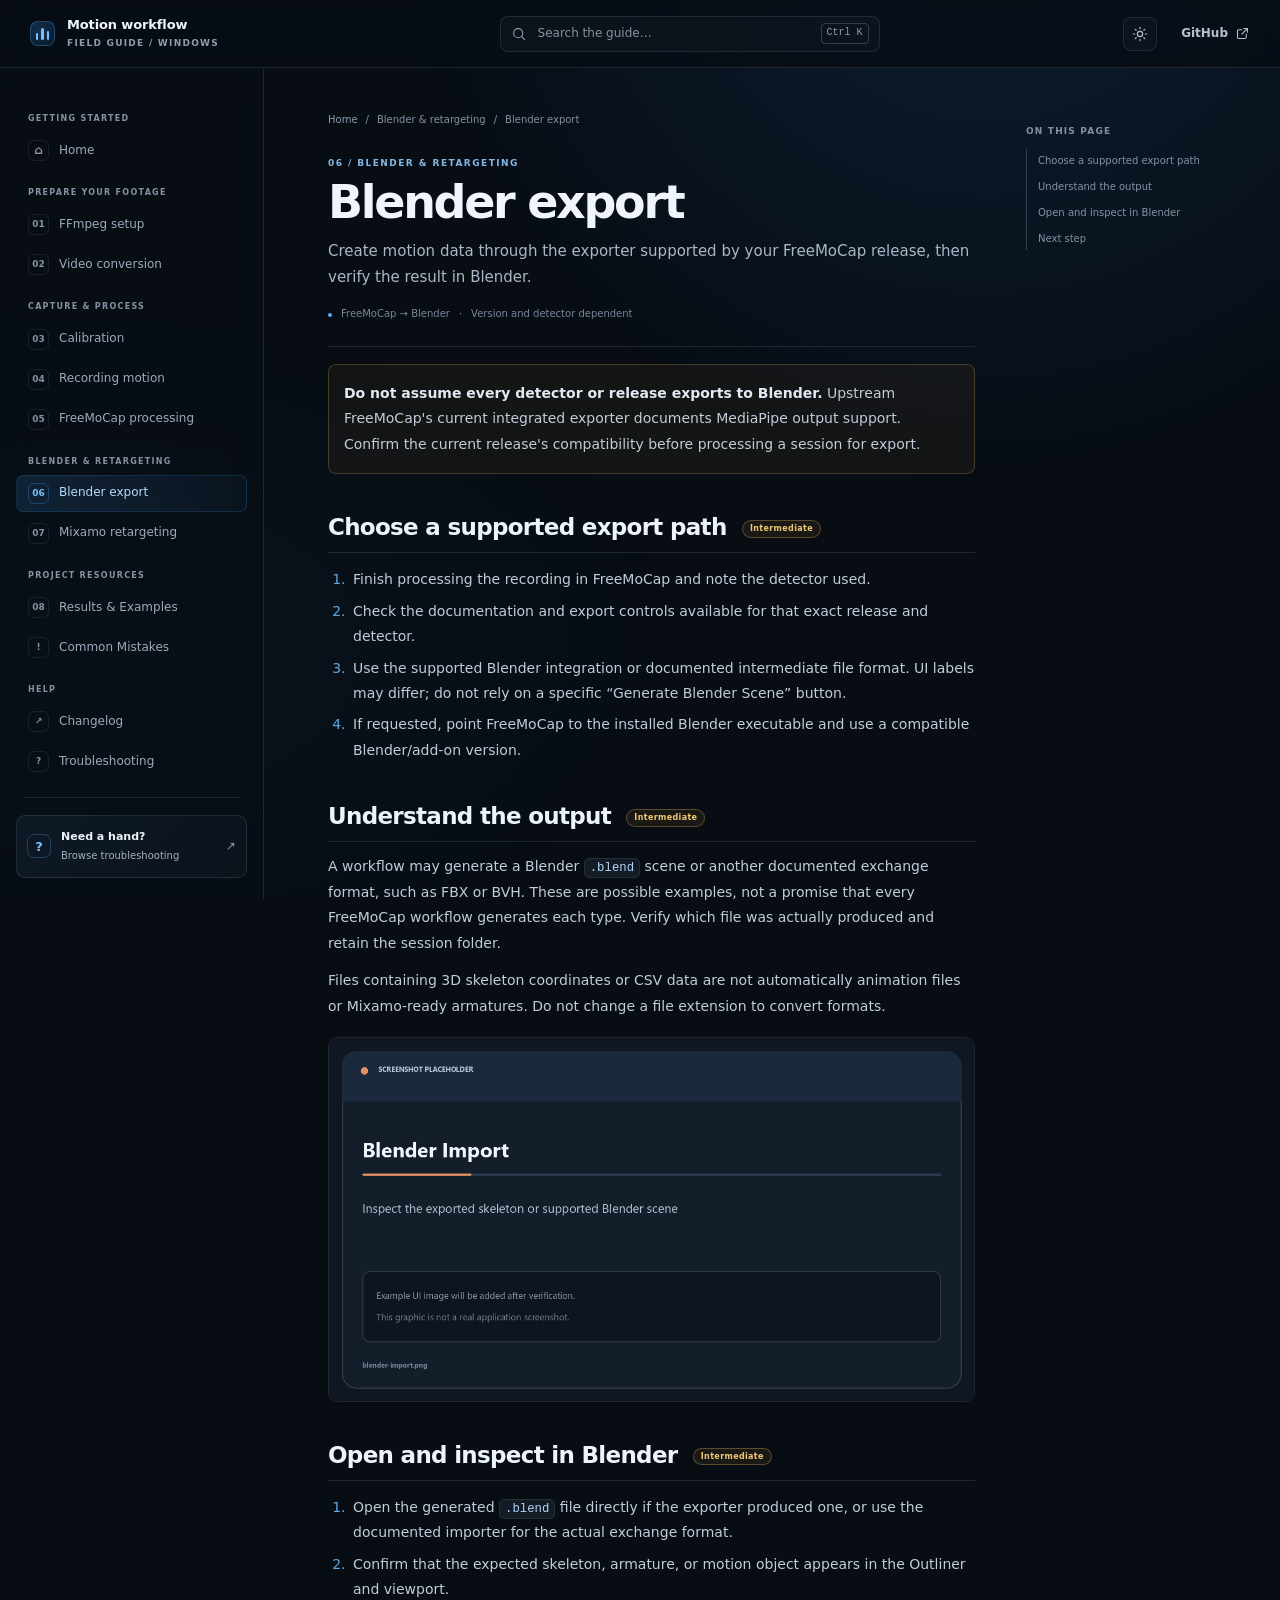
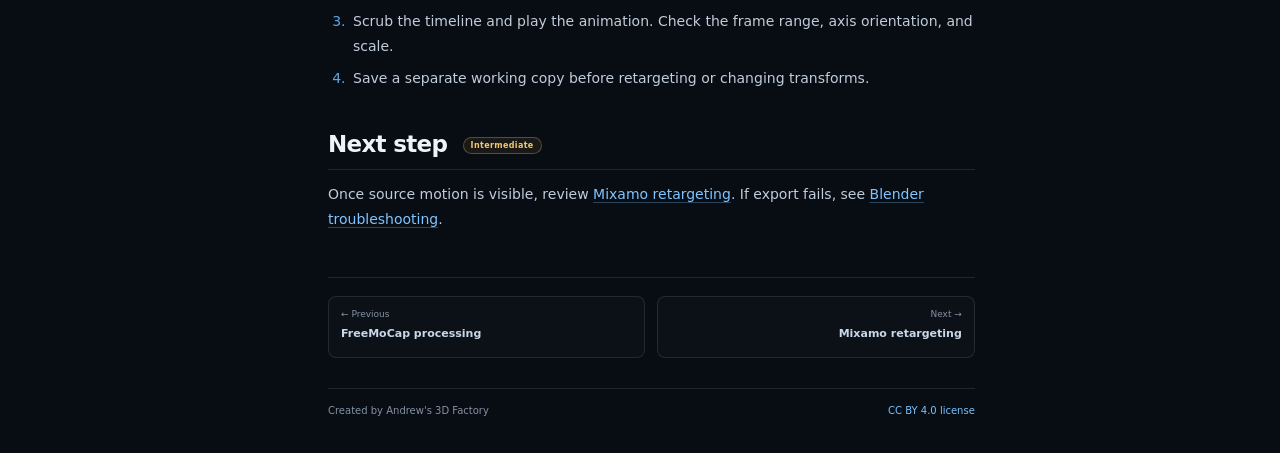
==== commit 6ce7a7e4: "Build flagship FreeMoCap workflow site Co-authored-by: Copilot App <223556219+Copilot@users.noreply." ====
--- a/docs/blender-export.html
+++ b/docs/blender-export.html
@@ -6,9 +6,13 @@
   <meta name="theme-color" content="#0a0e14"><meta property="og:type" content="article">
   <meta property="og:title" content="Blender Export · FreeMoCap Motion Workflow"><meta property="og:description" content="Use the Blender export supported by your FreeMoCap version and inspect the resulting scene or motion file.">
   <meta property="og:url" content="https://andrews3dfactory.github.io/FreeMoCap-Mixamo-Blender-Workflow/docs/blender-export.html">
+  <meta property="og:image" content="https://andrews3dfactory.github.io/FreeMoCap-Mixamo-Blender-Workflow/assets/images/social-card.png">
+  <meta property="og:image:secure_url" content="https://andrews3dfactory.github.io/FreeMoCap-Mixamo-Blender-Workflow/assets/images/social-card.png">
+  <meta property="og:image:type" content="image/png"><meta property="og:image:width" content="1200"><meta property="og:image:height" content="630">
+  <meta property="og:image:alt" content="FreeMoCap motion-capture workflow: iPhone video to animated Blender character">
   <link rel="canonical" href="https://andrews3dfactory.github.io/FreeMoCap-Mixamo-Blender-Workflow/docs/blender-export.html">
   <title>Blender Export · FreeMoCap Motion Workflow</title><link rel="icon" href="../favicon.ico" sizes="any"><link rel="icon" href="../assets/icons/favicon.svg" type="image/svg+xml">
-  <link rel="stylesheet" href="../assets/css/site.css?v=4"><script src="../assets/js/site.js?v=4" defer></script>
+  <link rel="stylesheet" href="../assets/css/site.css?v=11"><script src="../assets/js/site.js?v=11" defer></script>
 </head>
 <body data-page="blender-export">
   <a class="skip-link" href="#main-content">Skip to content</a><div class="reading-progress" aria-hidden="true"><span id="reading-progress-bar"></span></div>
--- a/assets/css/site.css
+++ b/assets/css/site.css
@@ -24,7 +24,7 @@
 
 * { box-sizing: border-box; }
 html { scroll-behavior: smooth; scroll-padding-top: calc(var(--topbar-height) + 22px); }
-body { margin: 0; min-width: 320px; background: var(--bg); color: var(--text); font-size: 15px; line-height: 1.65; }
+body { margin: 0; background: var(--bg); color: var(--text); font-size: 15px; line-height: 1.65; }
 body::before { position: fixed; inset: 0; z-index: -1; pointer-events: none; content: ""; background: radial-gradient(ellipse at 77% -18%, rgba(37, 117, 196, .19), transparent 43%), radial-gradient(ellipse at 4% 72%, rgba(30, 94, 132, .075), transparent 37%); }
 a { color: var(--blue-bright); text-decoration: none; }
 a:hover { color: #a4d5ff; }
@@ -120,11 +120,51 @@
 .flow-connector { animation: flow-pulse 2.4s ease-in-out infinite; }
 .flow-connector:nth-of-type(4) { animation-delay: .25s; }.flow-connector:nth-of-type(6) { animation-delay: .5s; }.flow-connector:nth-of-type(8) { animation-delay: .75s; }.flow-connector:nth-of-type(10) { animation-delay: 1s; }.flow-connector:nth-of-type(12) { animation-delay: 1.25s; }
 .visual-caption { display: flex; align-items: center; gap: 7px; margin-top: 13px; color: #8492a3; font-size: 8px; font-weight: 750; letter-spacing: .17em; }.caption-line { width: 18px; height: 1px; background: #59acff; }
+.transformation-flow { display: grid; grid-template-columns: minmax(0, 1fr) 20px minmax(0, 1fr) 20px minmax(0, 1fr); align-items: center; gap: 4px; }
+.transform-stage { min-width: 0; margin: 0; padding: 7px; border: 1px solid rgba(162,185,211,.13); border-radius: 10px; background: rgba(8,13,19,.45); }
+.transform-stage img { display: block; width: 100%; aspect-ratio: 1.2; object-fit: cover; border-radius: 6px; }
+.transform-stage figcaption { padding: 7px 1px 1px; }
+.transform-stage strong, .transform-stage small { display: block; }
+.transform-stage strong { font-size: 9px; line-height: 1.35; }
+.transform-stage small { margin-top: 3px; color: #91a0b0; font-size: 8px; line-height: 1.4; }
+.transform-arrow { color: #88caff; font-size: 14px; text-align: center; animation: arrow-drift 1.8s ease-in-out infinite; }
+.transform-arrow:nth-of-type(2) { animation-delay: .35s; }
+@keyframes arrow-drift { 50% { transform: translateX(3px); color: var(--cyan); } }
 
 .section-block { padding: 52px 0; border-top: 1px solid var(--border); }
 .section-heading { display: flex; align-items: end; justify-content: space-between; gap: 25px; margin-bottom: 22px; }
-.section-heading h2 { margin: 8px 0 0; font-size: clamp(23px, 2.4vw, 31px); font-weight: 630; letter-spacing: -.035em; line-height: 1.2; }
+.section-heading h2 { display: inline-block; margin: 8px 8px 0 0; font-size: clamp(23px, 2.4vw, 31px); font-weight: 630; letter-spacing: -.035em; line-height: 1.2; vertical-align: middle; }
+.difficulty-label { display: inline-flex; align-items: center; width: fit-content; padding: 3px 7px; border: 1px solid currentColor; border-radius: 999px; font-size: 8px; font-weight: 760; letter-spacing: .045em; line-height: 1.2; white-space: nowrap; vertical-align: middle; }
+.section-heading h2 + .difficulty-label { margin-left: 3px; }
+.doc-content h2 .difficulty-label, .doc-content h3 .difficulty-label { margin-left: 8px; }
+.difficulty-beginner { border-color: rgba(103,216,161,.28); background: rgba(63,164,117,.1); color: #8be2b6; }
+.difficulty-intermediate { border-color: rgba(240,191,105,.3); background: rgba(188,135,51,.1); color: #f0c873; }
+.difficulty-advanced { border-color: rgba(255,131,145,.28); background: rgba(190,74,89,.1); color: #ff9ba5; }
 .section-heading > p { max-width: 330px; margin: 0 0 2px; color: var(--muted); font-size: 12px; line-height: 1.65; }
+.workflow-grid { display: grid; grid-template-columns: repeat(3, minmax(0, 1fr)); gap: 13px; }
+.workflow-card { display: flex; min-height: 190px; flex-direction: column; padding: 17px; border: 1px solid var(--border); border-radius: 13px; background: linear-gradient(145deg, rgba(20,30,43,.78), rgba(14,20,29,.76)); box-shadow: 0 8px 25px rgba(0,0,0,.1); color: var(--text); transition: transform .22s, border-color .22s, box-shadow .22s, background .22s; }
+.workflow-card:hover, .workflow-card:focus-visible { transform: translateY(-4px); border-color: rgba(95,174,236,.38); background: linear-gradient(145deg, rgba(25,46,66,.9), rgba(13,24,36,.9)); box-shadow: 0 18px 36px rgba(0,0,0,.22); color: white; }
+.workflow-card-top { display: flex; align-items: center; justify-content: space-between; width: 100%; }
+.workflow-number { display: grid; width: 29px; height: 29px; place-items: center; border: 1px solid rgba(90,170,234,.25); border-radius: 8px; background: rgba(57,139,205,.1); color: #91caff; font-size: 9px; font-weight: 750; }
+.time-chip { padding: 4px 8px; border: 1px solid rgba(91,173,237,.2); border-radius: 999px; background: rgba(57,139,205,.09); color: #a7d6ff; font-size: 9px; font-weight: 650; }
+.workflow-card h3 { margin: 13px 0 8px; font-size: 14px; letter-spacing: -.02em; }
+.workflow-reveal { max-height: 0; margin: 0; overflow: hidden; color: var(--muted); font-size: 11px; line-height: 1.6; opacity: 0; transform: translateY(-4px); transition: max-height .28s ease, opacity .22s ease, transform .22s ease, margin .22s ease; }
+.workflow-card:hover .workflow-reveal, .workflow-card:focus-visible .workflow-reveal { max-height: 72px; margin: 10px 0 0; opacity: 1; transform: translateY(0); }
+.workflow-link { display: flex; align-items: center; justify-content: space-between; gap: 10px; margin-top: auto; padding-top: 13px; color: #8ccaff; font-size: 10px; font-weight: 650; }
+.workflow-link b { font-size: 14px; font-weight: 500; }
+.time-grid { display: grid; grid-template-columns: repeat(5, minmax(0, 1fr)); gap: 10px; }
+.time-card { display: grid; min-height: 140px; align-content: space-between; gap: 10px; padding: 14px; border: 1px solid var(--border); border-radius: 11px; background: rgba(255,255,255,.025); color: var(--text); transition: transform .2s, border-color .2s, background .2s; }
+.time-card:hover { transform: translateY(-3px); border-color: rgba(91,173,237,.34); background: rgba(49,121,176,.08); color: white; }
+.time-card > span:first-child { color: var(--muted); font-size: 10px; font-weight: 620; }
+.time-card > strong { color: var(--text); font-size: 25px; letter-spacing: -.04em; }
+.time-card > strong small { color: var(--subtle); font-size: 10px; font-weight: 550; letter-spacing: 0; }
+.progress-summary { display: flex; align-items: center; justify-content: flex-end; gap: 9px; }
+.progress-summary > strong { color: #91caff; font-size: 12px; font-variant-numeric: tabular-nums; }
+.progress-track[role="progressbar"] { width: 110px; height: 5px; }
+.checklist-completed { padding: 12px 19px; border-top: 1px solid rgba(159,181,207,.075); color: #9eafc1; font-size: 10px; }
+.checklist-completed strong { color: #cbd9e7; font-size: 10px; }
+.checklist-completed ul { display: flex; flex-wrap: wrap; gap: 6px; margin: 8px 0 0; padding: 0; list-style: none; }
+.checklist-completed li { padding: 4px 8px; border: 1px solid rgba(103,216,161,.2); border-radius: 999px; background: rgba(63,164,117,.08); color: #a2dfbd; font-size: 9px; }
 .feature-grid { display: grid; grid-template-columns: repeat(3, 1fr); gap: 13px; }
 .feature-card { position: relative; display: block; min-height: 225px; padding: 19px; overflow: hidden; border: 1px solid var(--border); border-radius: 14px; background: linear-gradient(145deg, rgba(20,30,43,.78), rgba(14,20,29,.76)); color: var(--text); transition: transform .22s, border-color .22s, box-shadow .22s; }
 .feature-card::after { position: absolute; top: -65px; right: -70px; width: 150px; height: 150px; border-radius: 50%; background: rgba(49,145,220,.065); content: ""; filter: blur(10px); }
@@ -151,13 +191,14 @@
 .check-progress { display: grid; gap: 5px; min-width: 115px; color: #91a0b0; font-size: 9px; text-align: right; }
 .progress-track { height: 4px; overflow: hidden; border-radius: 5px; background: #273344; }.progress-track span { display: block; width: 0; height: 100%; border-radius: inherit; background: linear-gradient(90deg, var(--blue), var(--cyan)); transition: width .3s ease; }
 .checklist-grid { display: grid; grid-template-columns: repeat(2, 1fr); }
-.check-item { display: flex; align-items: start; gap: 10px; min-height: 65px; padding: 15px 19px; border-bottom: 1px solid rgba(159,181,207,.075); color: #c7d2df; font-size: 11px; cursor: pointer; transition: background .16s; }
+.check-item { display: flex; align-items: start; gap: 10px; min-height: 65px; padding: 15px 19px; border-bottom: 1px solid rgba(159,181,207,.075); color: #c7d2df; font-size: 11px; transition: background .16s; }
 .check-item:nth-child(odd) { border-right: 1px solid rgba(159,181,207,.075); }
 .check-item:hover { background: rgba(255,255,255,.022); }
 .check-item input { position: absolute; width: 1px; height: 1px; opacity: 0; }
 .check-box { display: grid; width: 17px; height: 17px; flex: none; margin-top: 1px; place-items: center; border: 1px solid #536173; border-radius: 5px; color: transparent; font-size: 11px; transition: background .16s, border-color .16s, color .16s; }
 .check-item input:checked + .check-box { border-color: #3eaa87; background: rgba(51,171,128,.2); color: #84e2b8; }
 .check-item input:focus-visible + .check-box { outline: 2px solid var(--blue-bright); outline-offset: 3px; }
+.check-item-copy { display: block; min-width: 0; }.check-item-copy label { display: block; cursor: pointer; }
 .check-item small { display: block; margin-top: 2px; color: var(--subtle); font-size: 9px; }.check-item small a { color: #7daed8; }
 .checklist-foot { display: flex; align-items: center; justify-content: space-between; gap: 12px; padding: 12px 19px; color: #8492a3; font-size: 9px; }
 .text-button { padding: 4px 0; border: 0; background: none; color: #8ebfe9; font-size: 10px; cursor: pointer; }.text-button:hover { color: white; text-decoration: underline; }
@@ -167,15 +208,31 @@
 
 .text-link { color: #8ccaff; font-size: 11px; font-weight: 620; }.text-link span { padding-left: 5px; }
 .screenshot-grid { display: grid; grid-template-columns: repeat(3, 1fr); gap: 12px; }
-.screenshot-grid a { display: block; overflow: hidden; border: 1px solid var(--border); border-radius: 9px; background: rgba(255,255,255,.025); color: #b8c5d3; font-size: 10px; }
+.screenshot-grid a { display: block; overflow: hidden; border: 1px solid var(--border); border-radius: 9px; background: rgba(255,255,255,.025); color: #b8c5d3; font-size: 10px; transition: transform .2s, border-color .2s; }
 .screenshot-grid img { display: block; width: 100%; max-width: 100%; height: auto; aspect-ratio: 1.78; object-fit: cover; border-bottom: 1px solid var(--border); }
-.screenshot-grid a span { display: block; padding: 9px 11px; }.screenshot-grid a:hover { border-color: rgba(95,174,236,.36); color: white; }
+.screenshot-grid .calibration-board-image { aspect-ratio: auto; object-fit: contain; background: #fff; }
+.screenshot-grid figure { margin: 0; }
+.screenshot-grid figcaption { display: grid; gap: 4px; padding: 9px 11px 11px; }
+.screenshot-grid figcaption strong { color: inherit; font-size: 10px; }
+.screenshot-grid figcaption small { color: var(--muted); font-size: 9px; line-height: 1.45; }
+.screenshot-grid a:hover, .screenshot-grid a:focus-visible { transform: translateY(-3px); border-color: rgba(95,174,236,.36); color: white; }
+.section-visual-note { display: flex; align-items: center; gap: 13px; margin: 15px 0 0; padding: 9px; border: 1px solid var(--border); border-radius: 10px; background: rgba(255,255,255,.022); }
+.section-visual-note img { display: block; width: 104px; height: 64px; flex: none; margin: 0; border: 1px solid var(--border); border-radius: 6px; object-fit: cover; }
+.section-visual-note figcaption { display: grid; gap: 3px; color: var(--muted); font-size: 9px; line-height: 1.5; }
+.section-visual-note figcaption strong { color: #b6d6f1; font-size: 10px; }
 .placeholder-note { margin: 11px 0 0; color: #8492a3; font-size: 10px; }
 .trouble-grid { display: grid; grid-template-columns: repeat(2, 1fr); gap: 10px; }
 .trouble-card { display: flex; align-items: center; gap: 12px; min-height: 68px; padding: 12px 14px; border: 1px solid var(--border); border-radius: 9px; background: rgba(255,255,255,.018); color: var(--text); transition: transform .18s, border-color .18s, background .18s; }
 .trouble-card:hover { transform: translateY(-2px); border-color: rgba(91,173,237,.3); background: rgba(47,111,160,.08); color: white; }
 .trouble-mark { color: #91c2e8; font-size: 9px; font-weight: 750; letter-spacing: .08em; }
 .trouble-card strong,.trouble-card small { display: block; }.trouble-card strong { font-size: 11px; font-weight: 640; }.trouble-card small { margin-top: 3px; color: #a7b5c5; font-size: 9px; }.trouble-arrow { margin-left: auto; color: #a1b5c8; font-size: 12px; }
+.community-grid { display: grid; grid-template-columns: repeat(2, minmax(0, 1fr)); gap: 10px; }
+.community-card { display: flex; align-items: center; gap: 12px; min-height: 76px; padding: 14px; border: 1px solid var(--border); border-radius: 10px; background: linear-gradient(145deg, rgba(18,30,44,.68), rgba(13,20,29,.76)); color: var(--text); transition: transform .2s, border-color .2s, background .2s; }
+.community-card:hover { transform: translateY(-2px); border-color: rgba(91,173,237,.35); background: rgba(49,121,176,.09); color: white; }
+.community-icon { display: grid; width: 32px; height: 32px; flex: none; place-items: center; border: 1px solid rgba(90,170,234,.24); border-radius: 9px; color: #91caff; font-size: 14px; }
+.community-card strong, .community-card small { display: block; }
+.community-card strong { font-size: 11px; font-weight: 650; }
+.community-card small { margin-top: 3px; color: var(--muted); font-size: 9px; }
 
 .closing-banner { position: relative; display: flex; align-items: center; justify-content: space-between; gap: 25px; margin: 16px 0 28px; padding: 25px 27px; overflow: hidden; border: 1px solid rgba(88,163,221,.22); border-radius: 13px; background: linear-gradient(110deg, rgba(27,65,99,.36), rgba(18,30,43,.68) 63%, rgba(19,31,42,.58)); }
 .banner-orb { position: absolute; top: -120px; left: 25%; width: 280px; height: 200px; border-radius: 50%; background: rgba(42,147,227,.12); filter: blur(55px); pointer-events: none; }
@@ -216,6 +273,11 @@
 .doc-note { margin: 17px 0; padding: 13px 15px; border: 1px solid rgba(80,165,231,.2); border-radius: 8px; background: rgba(38,114,169,.075); }
 .doc-note.note-warn { border-color: rgba(239,185,99,.23); background: rgba(173,117,43,.075); }.doc-note p { margin: 3px 0; }
 .doc-screenshot { width: 100%; }
+.doc-figure { margin: 20px 0 25px; padding: 10px; border: 1px solid var(--border); border-radius: 11px; background: rgba(255,255,255,.025); }
+.doc-figure .doc-screenshot { width: 100%; height: auto; margin: 0; aspect-ratio: 1.78; object-fit: cover; }
+.doc-figure .calibration-board-image { aspect-ratio: auto; object-fit: contain; background: #fff; }
+.doc-figure figcaption { display: grid; gap: 4px; padding: 10px 3px 2px; color: var(--muted); font-size: 10px; line-height: 1.55; }
+.doc-figure figcaption strong { color: #b6d6f1; font-size: 10px; }
 .doc-aside { position: sticky; top: calc(var(--topbar-height) + 26px); align-self: start; max-height: calc(100vh - var(--topbar-height) - 48px); overflow-y: auto; padding: 12px 0; }
 .toc-title { padding: 0 0 10px; color: #8290a1; font-size: 9px; font-weight: 750; letter-spacing: .13em; }.toc-nav { display: grid; gap: 3px; border-left: 1px solid var(--border-strong); }
 .toc-nav a { padding: 4px 0 4px 11px; border-left: 1px solid transparent; margin-left: -1px; color: #8392a4; font-size: 10px; line-height: 1.5; }.toc-nav a:hover, .toc-nav a.is-active { border-left-color: var(--blue); color: #b5d9fa; }
@@ -230,6 +292,7 @@
 @keyframes page-enter { from { opacity: .65; } to { opacity: 1; } }
 ::view-transition-old(root) { animation: 120ms ease-out both page-enter; }
 ::view-transition-new(root) { animation: 180ms ease-out both page-enter; }
+@view-transition { navigation: auto; }
 .js-reveal { opacity: 0; transform: translateY(13px); transition: opacity .55s ease, transform .55s cubic-bezier(.2,.7,.2,1); }
 .js-reveal.is-visible { transform: translateY(0); opacity: 1; }
 .js-reveal[data-reveal-delay="1"] { transition-delay: 70ms; }.js-reveal[data-reveal-delay="2"] { transition-delay: 140ms; }.js-reveal[data-reveal-delay="3"] { transition-delay: 210ms; }
@@ -300,6 +363,8 @@
 [data-theme="light"] .check-box { border-color: #8294a8; }
 [data-theme="light"] .progress-track { background: #dce5ee; }
 [data-theme="light"] .screenshot-grid a, [data-theme="light"] .trouble-card, [data-theme="light"] .pager-link, [data-theme="light"] .mobile-toc { border-color: var(--border); background: rgba(255,255,255,.78); color: var(--text); }
+[data-theme="light"] .section-visual-note { border-color: var(--border); background: rgba(255,255,255,.68); }
+[data-theme="light"] .section-visual-note figcaption strong { color: #284b69; }
 [data-theme="light"] .screenshot-grid a span, [data-theme="light"] .pager-title { color: #294660; }
 [data-theme="light"] .trouble-mark, [data-theme="light"] .trouble-arrow { color: #176daf; }
 [data-theme="light"] .closing-banner { border-color: rgba(22,119,200,.2); background: linear-gradient(110deg, rgba(217,235,250,.9), rgba(247,250,253,.97) 63%, rgba(229,240,249,.95)); }
@@ -315,12 +380,30 @@
 [data-theme="light"] .doc-content details summary, [data-theme="light"] .faq-list summary { color: #263f58; }
 [data-theme="light"] .doc-content details > div, [data-theme="light"] .faq-list details p { color: #4a6076; }
 [data-theme="light"] .doc-content th { background: #edf3f8; color: #233d56; }
+[data-theme="light"] .doc-figure { border-color: var(--border); background: rgba(255,255,255,.72); }
+[data-theme="light"] .doc-figure figcaption { color: var(--muted); }
+[data-theme="light"] .doc-figure figcaption strong { color: #284b69; }
 [data-theme="light"] .toc-nav a:hover, [data-theme="light"] .toc-nav a.is-active { color: #145f9c; }
 [data-theme="light"] .pager-link:hover { background: rgba(22,119,200,.055); }
 [data-theme="light"] .back-to-top { border-color: var(--border-strong); background: rgba(255,255,255,.94); color: #176daf; }
 [data-theme="light"] .mobile-toc summary { color: #263f58; }
 [data-theme="light"] .mobile-toc .toc-nav { border-left-color: var(--border-strong); }
 [data-theme="light"] .sidebar-scrim { background: rgba(23,39,56,.36); }
+[data-theme="light"] .difficulty-beginner { border-color: rgba(26,120,76,.26); background: rgba(42,149,93,.09); color: #17663f; }
+[data-theme="light"] .difficulty-intermediate { border-color: rgba(153,101,12,.28); background: rgba(201,148,49,.1); color: #79500a; }
+[data-theme="light"] .difficulty-advanced { border-color: rgba(176,52,66,.25); background: rgba(196,67,81,.08); color: #a52e3e; }
+[data-theme="light"] .workflow-card, [data-theme="light"] .community-card { border-color: var(--border); background: linear-gradient(145deg, rgba(255,255,255,.95), rgba(239,245,251,.9)); color: var(--text); }
+[data-theme="light"] .workflow-card:hover, [data-theme="light"] .community-card:hover { border-color: rgba(22,119,200,.35); background: #fff; color: #14283b; }
+[data-theme="light"] .workflow-reveal, [data-theme="light"] .time-card > span:first-child, [data-theme="light"] .community-card small { color: var(--muted); }
+[data-theme="light"] .time-card { border-color: var(--border); background: rgba(255,255,255,.82); color: var(--text); }
+[data-theme="light"] .time-card:hover { background: #fff; color: #14283b; }
+[data-theme="light"] .time-card > strong { color: #213e59; }
+[data-theme="light"] .progress-summary > strong { color: #176daf; }
+[data-theme="light"] .checklist-completed { border-color: var(--border); color: var(--muted); }
+[data-theme="light"] .checklist-completed strong { color: #294660; }
+[data-theme="light"] .checklist-completed li { border-color: rgba(26,120,76,.2); background: rgba(42,149,93,.08); color: #17663f; }
+[data-theme="light"] .transform-stage { border-color: rgba(162,185,211,.2); background: rgba(255,255,255,.06); }
+[data-theme="light"] .transform-stage small { color: #b7c7d7; }
 @media (max-width: 620px) {
   .theme-toggle { margin-left: 9px; }
   .topbar-github { margin-left: 8px; }
@@ -362,6 +445,8 @@
   .main-content { width: 100%; margin-left: 0; padding: calc(var(--topbar-height) + 27px) 28px 28px; }
   .reading-progress { top: var(--topbar-height); }
   .hero { min-height: 0; padding: 38px 0 48px; }
+  .workflow-grid { grid-template-columns: repeat(2, minmax(0, 1fr)); }
+  .time-grid { grid-template-columns: repeat(3, minmax(0, 1fr)); }
   .hero::before { inset: 12px -14px 28px; }
   .hero::after { top: 42%; right: 0; width: 220px; opacity: .45; }
   .doc-layout { grid-template-columns: minmax(0, 1fr); }
@@ -387,12 +472,17 @@
   .section-heading { align-items: start; flex-direction: column; gap: 11px; }
   .section-heading > p { max-width: 440px; }
   .feature-grid { grid-template-columns: 1fr; }
+  .workflow-grid { grid-template-columns: 1fr; }
+  .workflow-reveal { max-height: 90px; margin: 10px 0 0; opacity: 1; transform: none; }
+  .time-grid { grid-template-columns: repeat(2, minmax(0, 1fr)); }
+  .community-grid { grid-template-columns: 1fr; }
   .quickstart-grid { grid-template-columns: 1fr; gap: 8px; }
   .quickstart-step { min-height: 74px; }
   .feature-card { min-height: 0; padding: 16px; }.feature-icon { margin-top: 11px; }.feature-card h3 { margin-top: 9px; }.card-link { margin-top: 12px; }
   .checklist-header { align-items: start; flex-direction: column; }.check-progress { width: 100%; text-align: left; }
   .checklist-grid { grid-template-columns: 1fr; }.check-item:nth-child(odd) { border-right: 0; }
   .screenshot-grid { grid-template-columns: 1fr 1fr; }
+  .section-visual-note img { width: 78px; height: 54px; }
   .trouble-grid { grid-template-columns: 1fr; gap: 8px; }
   .closing-banner { align-items: start; flex-direction: column; padding: 21px; }
   .site-footer { align-items: start; flex-direction: column; }.site-footer > span:last-child { gap: 14px; }
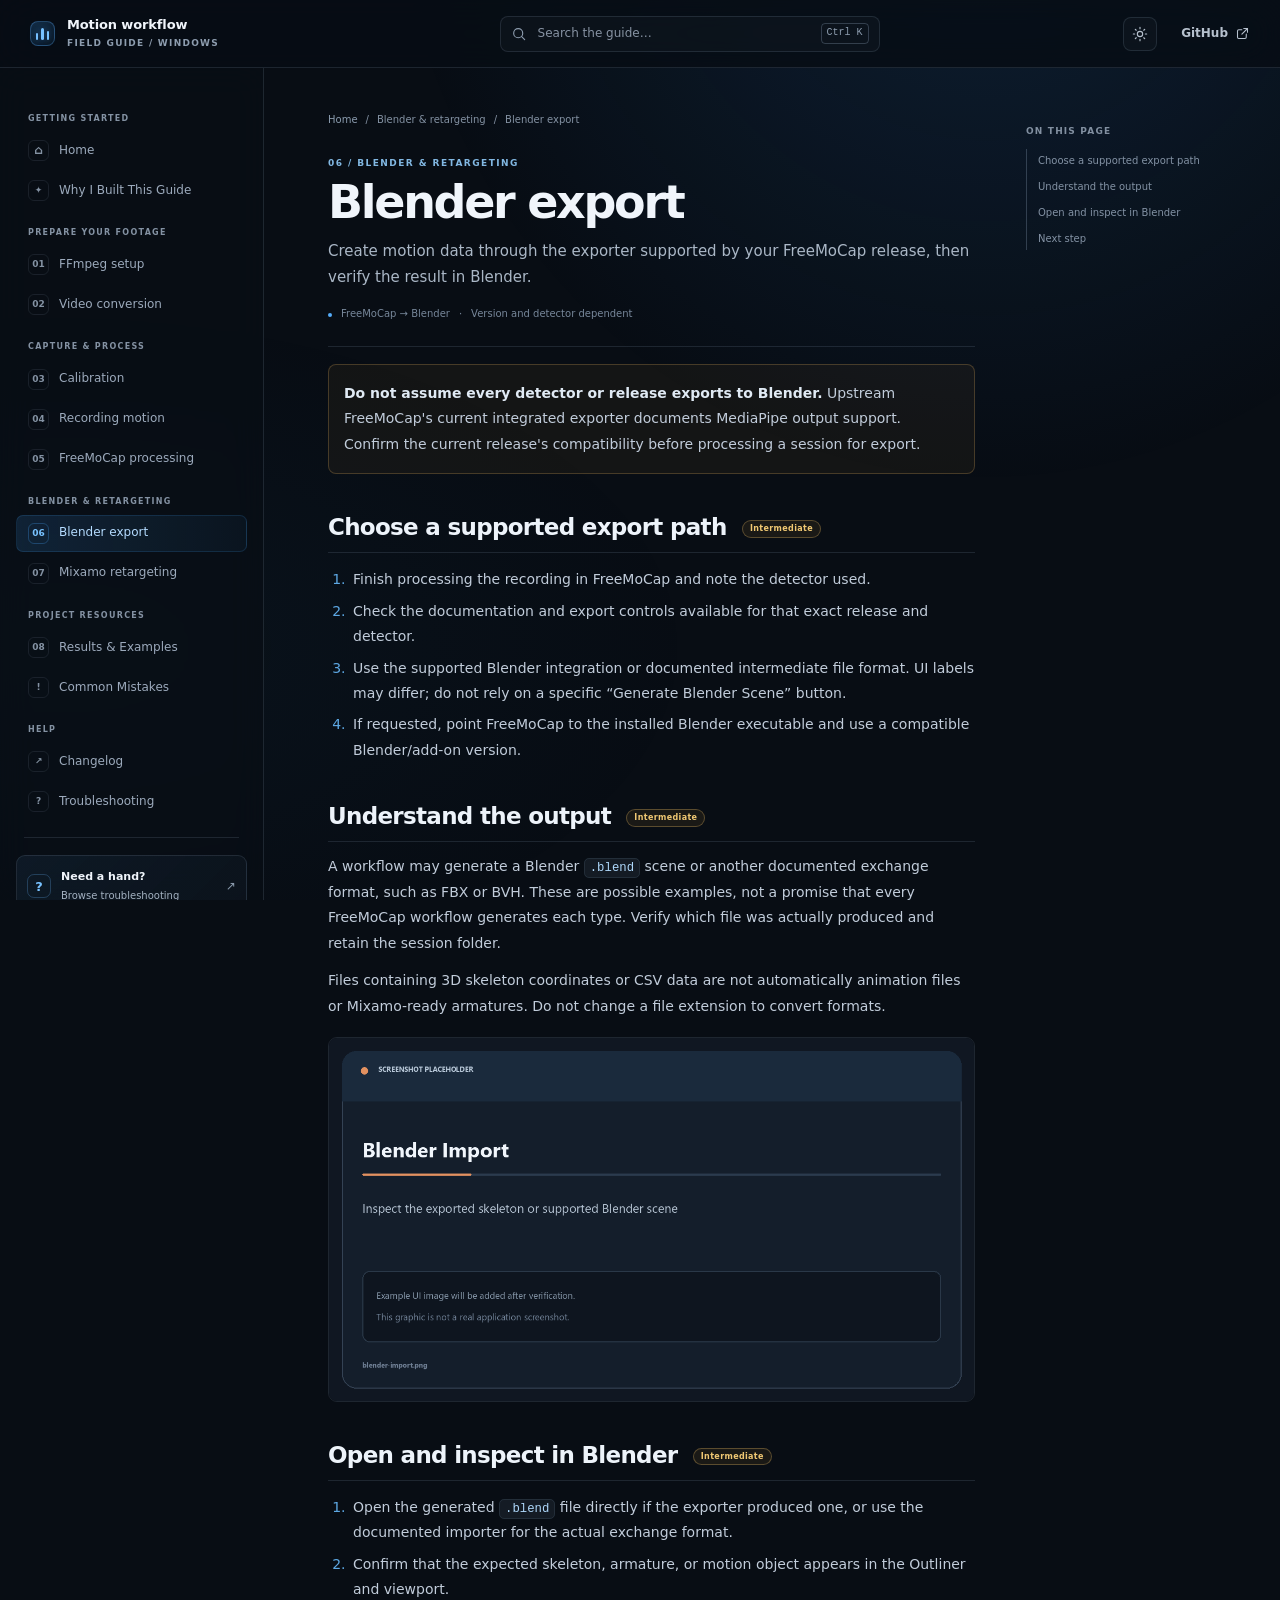
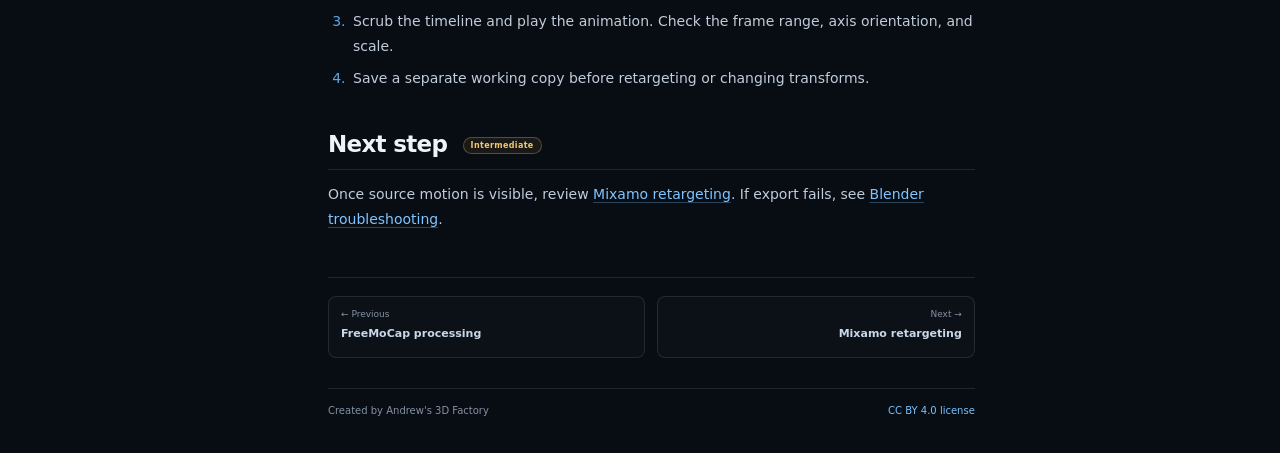
==== commit 59459f11: "Add personal origin story page Co-authored-by: Copilot App <223556219+Copilot@users.noreply.github.c" ====
--- a/docs/blender-export.html
+++ b/docs/blender-export.html
@@ -12,7 +12,7 @@
   <meta property="og:image:alt" content="FreeMoCap motion-capture workflow: iPhone video to animated Blender character">
   <link rel="canonical" href="https://andrews3dfactory.github.io/FreeMoCap-Mixamo-Blender-Workflow/docs/blender-export.html">
   <title>Blender Export · FreeMoCap Motion Workflow</title><link rel="icon" href="../favicon.ico" sizes="any"><link rel="icon" href="../assets/icons/favicon.svg" type="image/svg+xml">
-  <link rel="stylesheet" href="../assets/css/site.css?v=11"><script src="../assets/js/site.js?v=11" defer></script>
+  <link rel="stylesheet" href="../assets/css/site.css?v=11"><script src="../assets/js/site.js?v=12" defer></script>
 </head>
 <body data-page="blender-export">
   <a class="skip-link" href="#main-content">Skip to content</a><div class="reading-progress" aria-hidden="true"><span id="reading-progress-bar"></span></div>
--- a/assets/css/site.css
+++ b/assets/css/site.css
@@ -210,6 +210,7 @@
 .screenshot-grid { display: grid; grid-template-columns: repeat(3, 1fr); gap: 12px; }
 .screenshot-grid a { display: block; overflow: hidden; border: 1px solid var(--border); border-radius: 9px; background: rgba(255,255,255,.025); color: #b8c5d3; font-size: 10px; transition: transform .2s, border-color .2s; }
 .screenshot-grid img { display: block; width: 100%; max-width: 100%; height: auto; aspect-ratio: 1.78; object-fit: cover; border-bottom: 1px solid var(--border); }
+.screenshot-grid img.ffmpeg-screenshot { aspect-ratio: auto; object-fit: contain; background: #101318; }
 .screenshot-grid .calibration-board-image { aspect-ratio: auto; object-fit: contain; background: #fff; }
 .screenshot-grid figure { margin: 0; }
 .screenshot-grid figcaption { display: grid; gap: 4px; padding: 9px 11px 11px; }
@@ -218,6 +219,7 @@
 .screenshot-grid a:hover, .screenshot-grid a:focus-visible { transform: translateY(-3px); border-color: rgba(95,174,236,.36); color: white; }
 .section-visual-note { display: flex; align-items: center; gap: 13px; margin: 15px 0 0; padding: 9px; border: 1px solid var(--border); border-radius: 10px; background: rgba(255,255,255,.022); }
 .section-visual-note img { display: block; width: 104px; height: 64px; flex: none; margin: 0; border: 1px solid var(--border); border-radius: 6px; object-fit: cover; }
+.section-visual-note img.ffmpeg-screenshot { object-fit: contain; background: #fff; }
 .section-visual-note figcaption { display: grid; gap: 3px; color: var(--muted); font-size: 9px; line-height: 1.5; }
 .section-visual-note figcaption strong { color: #b6d6f1; font-size: 10px; }
 .placeholder-note { margin: 11px 0 0; color: #8492a3; font-size: 10px; }
@@ -275,6 +277,7 @@
 .doc-screenshot { width: 100%; }
 .doc-figure { margin: 20px 0 25px; padding: 10px; border: 1px solid var(--border); border-radius: 11px; background: rgba(255,255,255,.025); }
 .doc-figure .doc-screenshot { width: 100%; height: auto; margin: 0; aspect-ratio: 1.78; object-fit: cover; }
+.doc-figure .doc-screenshot.ffmpeg-screenshot { aspect-ratio: auto; object-fit: contain; background: #101318; }
 .doc-figure .calibration-board-image { aspect-ratio: auto; object-fit: contain; background: #fff; }
 .doc-figure figcaption { display: grid; gap: 4px; padding: 10px 3px 2px; color: var(--muted); font-size: 10px; line-height: 1.55; }
 .doc-figure figcaption strong { color: #b6d6f1; font-size: 10px; }
@@ -494,3 +497,87 @@
   .doc-pager { gap: 7px; }.pager-link { padding: 9px; }
   .back-to-top { right: 14px; bottom: 14px; }
 }
+
+.story-hero {
+  position: relative;
+  display: grid;
+  grid-template-columns: minmax(0, 1.15fr) minmax(230px, .85fr);
+  gap: 28px;
+  align-items: center;
+  margin: 22px 0 34px;
+  padding: 27px;
+  overflow: hidden;
+  border: 1px solid rgba(86, 162, 222, .25);
+  border-radius: 18px;
+  background: radial-gradient(ellipse at 86% 16%, rgba(52, 130, 187, .17), transparent 43%), linear-gradient(135deg, rgba(20, 40, 59, .93), rgba(11, 17, 26, .96));
+  box-shadow: 0 20px 55px rgba(0, 0, 0, .2);
+}
+.story-hero::before { position: absolute; top: -170px; right: -80px; width: 330px; height: 330px; border-radius: 50%; background: rgba(57, 147, 215, .12); content: ""; filter: blur(35px); pointer-events: none; }
+.story-hero-copy { position: relative; z-index: 1; }
+.story-hero .doc-label { margin-top: 0; }
+.story-hero .doc-title { margin: 12px 0 0; }
+.story-hero-subtitle { margin: 8px 0 13px; color: #b7dcf8; font-size: clamp(17px, 2vw, 22px); font-weight: 560; letter-spacing: -.025em; line-height: 1.4; }
+.story-hero-intro { max-width: 560px; margin: 0; color: var(--muted); font-size: 13px; }
+.story-hero-art { position: relative; z-index: 1; display: grid; gap: 10px; align-content: center; min-height: 250px; padding: 16px; border: 1px solid rgba(159, 181, 207, .14); border-radius: 14px; background: rgba(4, 10, 17, .36); }
+.story-source-cloud { display: grid; grid-template-columns: repeat(2, minmax(0, 1fr)); gap: 8px; }
+.story-source-card { display: grid; gap: 2px; min-width: 0; padding: 8px 10px; border: 1px solid var(--border); border-radius: 9px; background: rgba(255, 255, 255, .035); }
+.story-source-card small { color: var(--blue-bright); font-size: 8px; font-weight: 760; letter-spacing: .12em; }
+.story-source-card strong { overflow: hidden; color: #e7f0f8; font-size: 11px; font-weight: 620; text-overflow: ellipsis; white-space: nowrap; }
+.story-visual-core { display: flex; align-items: center; justify-content: center; gap: 10px; padding: 9px; border: 1px solid rgba(69, 165, 255, .22); border-radius: 9px; background: linear-gradient(100deg, rgba(69, 165, 255, .13), rgba(115, 226, 230, .07)); color: #d7edff; font-size: 11px; }
+.story-visual-core span { color: var(--blue-bright); font-size: 18px; line-height: 1; }
+.story-timeline { position: relative; display: grid; gap: 0; margin: 10px 0 30px; padding: 0; list-style: none; }
+.story-timeline::before { position: absolute; top: 16px; bottom: 25px; left: 14px; width: 1px; background: linear-gradient(rgba(69, 165, 255, .52), rgba(69, 165, 255, .08)); content: ""; }
+.story-timeline-item { position: relative; display: grid; grid-template-columns: 30px minmax(0, 1fr); gap: 16px; align-items: start; padding-bottom: 27px; }
+.story-timeline-item:last-child { padding-bottom: 0; }
+.story-timeline-marker { position: relative; z-index: 1; display: grid; width: 30px; height: 30px; place-items: center; border: 1px solid rgba(69, 165, 255, .28); border-radius: 9px; background: var(--panel); color: var(--blue-bright); font-size: 9px; font-weight: 750; }
+.story-kicker { margin: 1px 0 4px !important; color: var(--blue-bright); font-size: 9px; font-weight: 760; letter-spacing: .14em; }
+.story-beat h2 { margin: 2px 0 9px !important; padding: 0 !important; border: 0 !important; font-size: 20px !important; }
+.story-beat p:not(.story-kicker) { margin: 7px 0; }
+.story-quote { margin: 29px 0 20px; padding: 18px 20px; border: 1px solid rgba(69, 165, 255, .2); border-left: 3px solid var(--blue); border-radius: 0 12px 12px 0; background: linear-gradient(100deg, rgba(69, 165, 255, .085), rgba(69, 165, 255, .02)); }
+.story-quote p { margin: 0; color: var(--text); font-size: clamp(16px, 2vw, 19px); font-weight: 540; letter-spacing: -.015em; line-height: 1.55; }
+.story-quote footer { margin-top: 10px; color: var(--muted); font-size: 11px; }
+.story-punchline { margin: 23px 0 5px !important; color: var(--blue-bright); font-size: clamp(26px, 4vw, 34px); font-weight: 680; letter-spacing: -.045em; line-height: 1.2; }
+.story-content > p { margin: 8px 0 18px; }
+.story-workflow-section, .story-mistakes-section, .story-docs-section, .story-closing { margin-top: 37px; }
+.story-content .story-workflow-section > h2, .story-content .story-mistakes-section > h2, .story-content .story-docs-section > h2, .story-content .story-closing > h2 { margin-top: 0; }
+.story-workflow-section > p, .story-mistakes-section > p, .story-docs-section > p, .story-closing > p { margin: 8px 0 14px; }
+.story-workflow { display: grid; gap: 0; max-width: 470px; margin: 20px auto 23px; padding: 0; list-style: none; }
+.story-workflow li { position: relative; display: grid; justify-items: center; padding-bottom: 23px; }
+.story-workflow li:last-child { padding-bottom: 0; }
+.story-workflow li:not(:last-child)::after { position: absolute; bottom: 1px; left: 50%; color: var(--blue-bright); content: "↓"; font-size: 17px; line-height: 1; transform: translateX(-50%); }
+.story-workflow-step { display: flex; align-items: center; gap: 12px; width: 100%; min-height: 49px; padding: 8px 13px; border: 1px solid var(--border); border-radius: 10px; background: linear-gradient(110deg, rgba(69, 165, 255, .075), rgba(255, 255, 255, .018)); color: var(--text); font-size: 12px; font-weight: 590; transition: transform .18s ease, border-color .18s ease, background .18s ease, box-shadow .18s ease; }
+.story-workflow-step:hover { transform: translateY(-2px); border-color: rgba(69, 165, 255, .44); background: rgba(69, 165, 255, .1); box-shadow: 0 8px 22px rgba(0, 0, 0, .16); color: var(--text); }
+.story-workflow-number { display: grid; flex: none; width: 24px; height: 24px; place-items: center; border: 1px solid var(--border-strong); border-radius: 7px; color: var(--blue-bright); font-size: 9px; font-weight: 740; }
+.story-mistake-list { display: grid; grid-template-columns: repeat(2, minmax(0, 1fr)); gap: 8px; margin: 16px 0 0; padding: 0; list-style: none; }
+.story-mistake-list li { min-width: 0; }
+.story-mistake-list a { display: flex; align-items: center; min-height: 44px; padding: 9px 12px; border: 1px solid var(--border); border-radius: 9px; background: rgba(255, 255, 255, .025); color: var(--muted); font-size: 11px; transition: border-color .18s ease, background .18s ease, color .18s ease; }
+.story-mistake-list a:hover { border-color: rgba(69, 165, 255, .35); background: rgba(69, 165, 255, .07); color: var(--text); }
+.story-quote-closing { margin-top: 21px; }
+
+[data-theme="light"] .story-hero { border-color: rgba(39, 114, 173, .2); background: radial-gradient(ellipse at 86% 16%, rgba(52, 130, 187, .11), transparent 43%), linear-gradient(135deg, #f3f8fc, #eaf2f8); box-shadow: 0 18px 48px rgba(33, 75, 110, .1); }
+[data-theme="light"] .story-hero-subtitle { color: #315d7e; }
+[data-theme="light"] .story-hero-art { border-color: rgba(39, 74, 105, .13); background: rgba(255, 255, 255, .58); }
+[data-theme="light"] .story-source-card { background: rgba(255, 255, 255, .82); }
+[data-theme="light"] .story-source-card strong { color: #263f56; }
+[data-theme="light"] .story-visual-core { border-color: rgba(39, 114, 173, .2); background: linear-gradient(100deg, rgba(69, 165, 255, .1), rgba(115, 226, 230, .08)); color: #234762; }
+[data-theme="light"] .story-timeline-marker { background: #fff; }
+[data-theme="light"] .story-quote { border-color: rgba(39, 114, 173, .18); border-left-color: var(--blue); background: linear-gradient(100deg, rgba(69, 165, 255, .07), rgba(69, 165, 255, .025)); }
+[data-theme="light"] .story-workflow-step { background: linear-gradient(110deg, rgba(69, 165, 255, .055), rgba(255, 255, 255, .9)); }
+[data-theme="light"] .story-workflow-step:hover, [data-theme="light"] .story-mistake-list a:hover { background: rgba(69, 165, 255, .1); }
+[data-theme="light"] .story-mistake-list a { background: rgba(255, 255, 255, .74); }
+
+@media (max-width: 850px) {
+  .story-hero { grid-template-columns: minmax(0, 1fr); }
+  .story-hero-art { width: 100%; max-width: 560px; min-height: 0; justify-self: center; }
+}
+@media (max-width: 620px) {
+  .story-hero { gap: 20px; margin-top: 17px; padding: 20px; }
+  .story-hero-art { padding: 11px; }
+  .story-timeline-item { grid-template-columns: 27px minmax(0, 1fr); gap: 12px; }
+  .story-timeline-marker { width: 27px; height: 27px; }
+  .story-timeline::before { left: 13px; }
+  .story-beat h2 { font-size: 18px !important; }
+  .story-mistake-list { grid-template-columns: 1fr; }
+  .story-quote { padding: 15px 16px; }
+  .story-workflow-step { min-height: 46px; }
+}
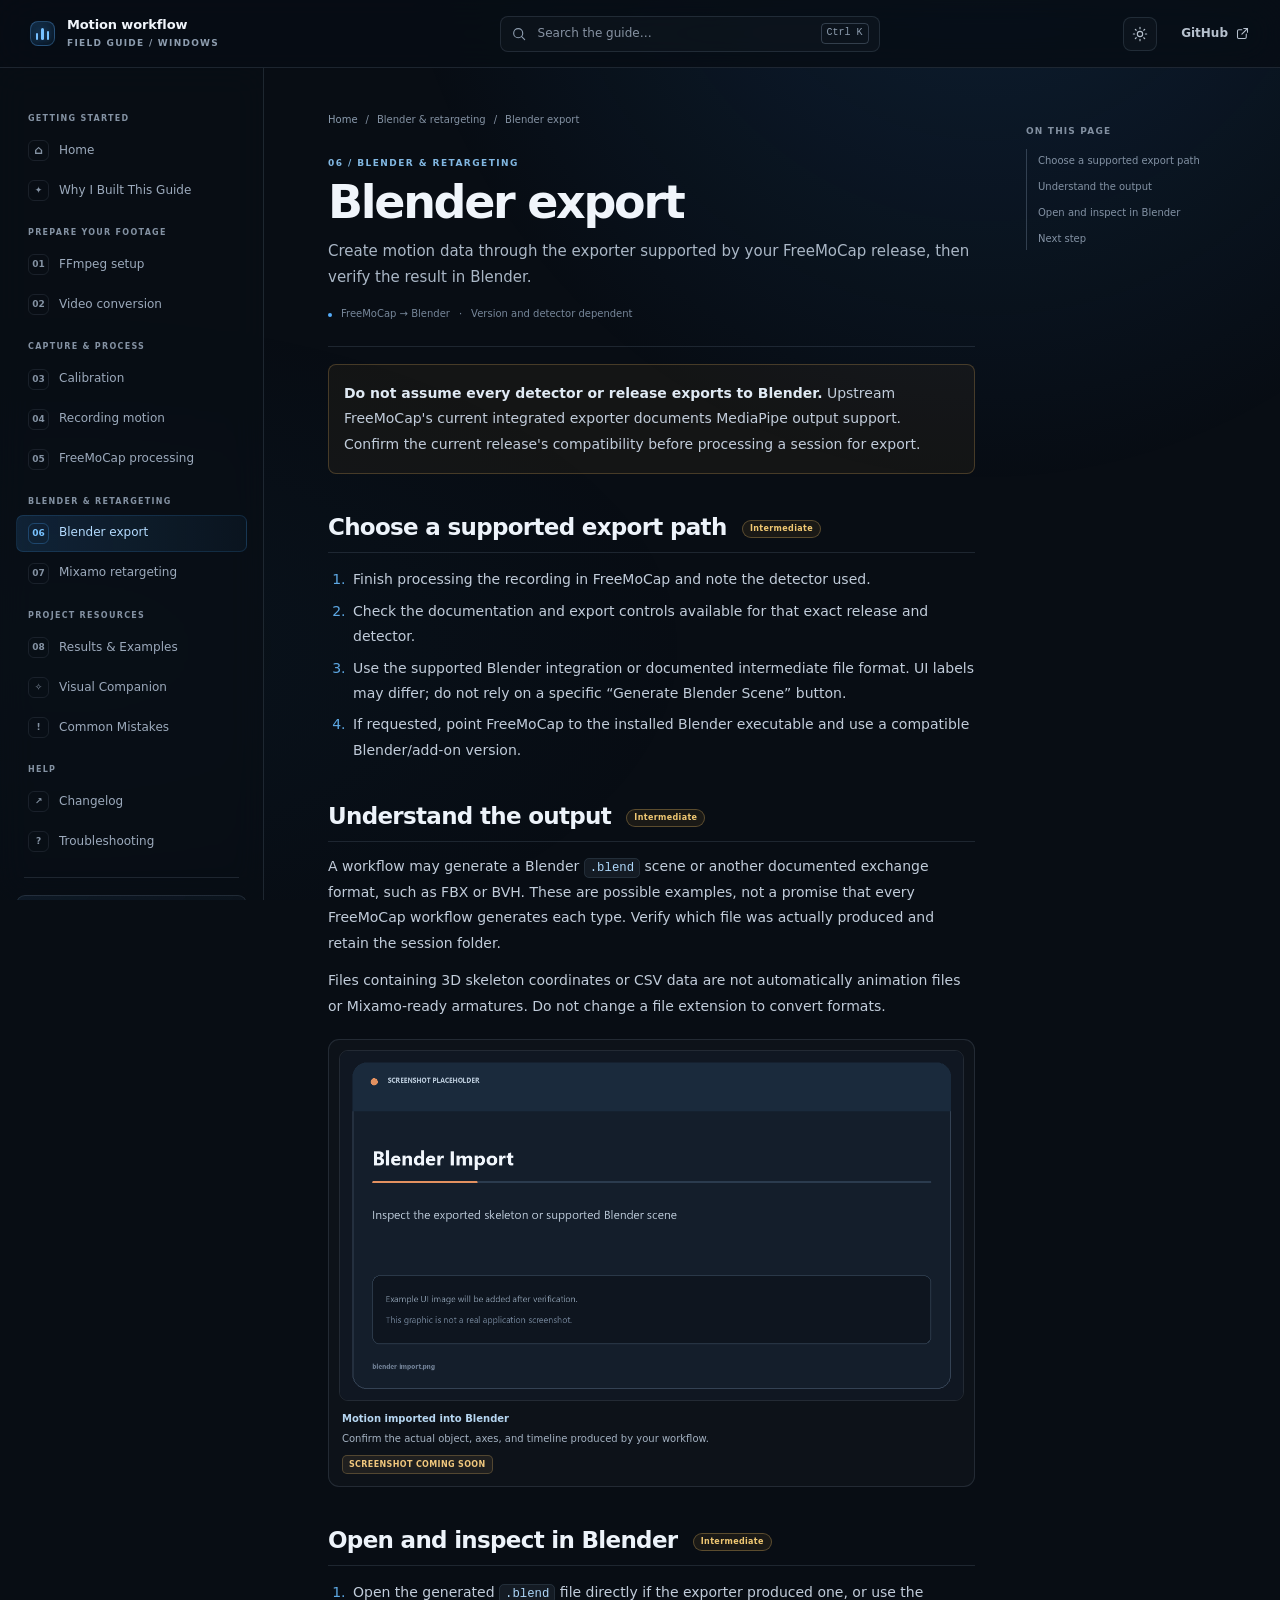
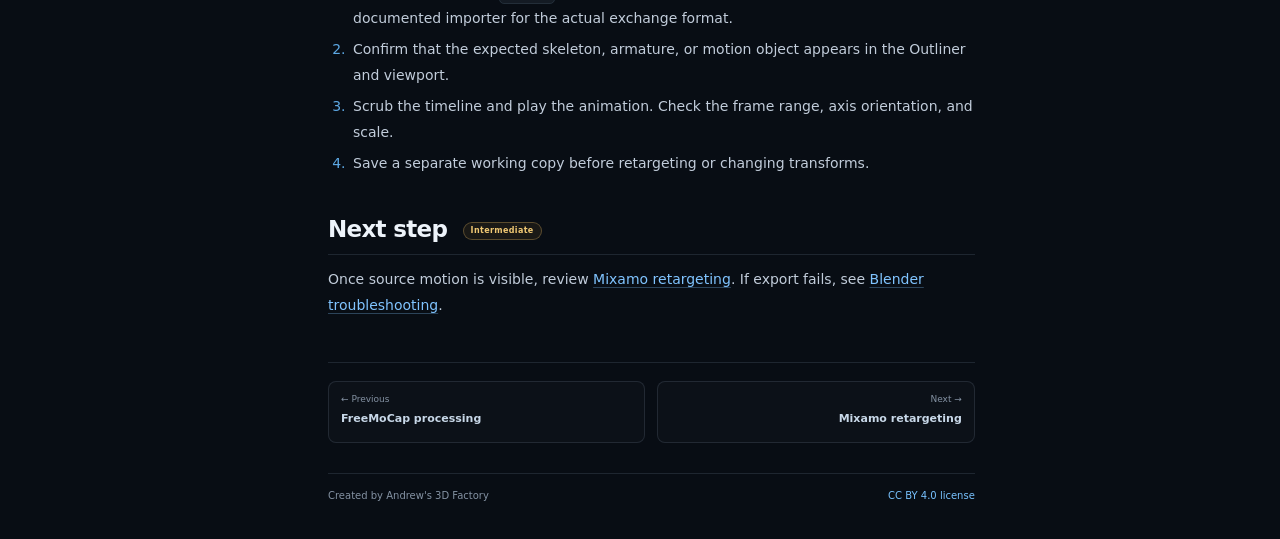
==== commit 6f5129ab: "Add AI workflow artwork and visual companion Co-authored-by: Copilot App <223556219+Copilot@users.no" ====
--- a/docs/blender-export.html
+++ b/docs/blender-export.html
@@ -12,7 +12,7 @@
   <meta property="og:image:alt" content="FreeMoCap motion-capture workflow: iPhone video to animated Blender character">
   <link rel="canonical" href="https://andrews3dfactory.github.io/FreeMoCap-Mixamo-Blender-Workflow/docs/blender-export.html">
   <title>Blender Export · FreeMoCap Motion Workflow</title><link rel="icon" href="../favicon.ico" sizes="any"><link rel="icon" href="../assets/icons/favicon.svg" type="image/svg+xml">
-  <link rel="stylesheet" href="../assets/css/site.css?v=11"><script src="../assets/js/site.js?v=12" defer></script>
+  <link rel="stylesheet" href="../assets/css/site.css?v=14"><script src="../assets/js/site.js?v=13" defer></script>
 </head>
 <body data-page="blender-export">
   <a class="skip-link" href="#main-content">Skip to content</a><div class="reading-progress" aria-hidden="true"><span id="reading-progress-bar"></span></div>
@@ -36,7 +36,7 @@
         <h2 id="formats">Understand the output</h2>
         <p>A workflow may generate a Blender <code>.blend</code> scene or another documented exchange format, such as FBX or BVH. These are possible examples, not a promise that every FreeMoCap workflow generates each type. Verify which file was actually produced and retain the session folder.</p>
         <p>Files containing 3D skeleton coordinates or CSV data are not automatically animation files or Mixamo-ready armatures. Do not change a file extension to convert formats.</p>
-        <img class="doc-screenshot" src="../assets/images/blender-import.png" alt="Placeholder: FreeMoCap motion imported into Blender">
+        <figure class="doc-figure"><img class="doc-screenshot" src="../assets/images/blender-import.png" alt="Placeholder: FreeMoCap motion imported into Blender"><figcaption><strong>Motion imported into Blender</strong><span>Confirm the actual object, axes, and timeline produced by your workflow.</span><span class="placeholder-label">Screenshot coming soon</span></figcaption></figure>
         <h2 id="open">Open and inspect in Blender</h2>
         <ol>
           <li>Open the generated <code>.blend</code> file directly if the exporter produced one, or use the documented importer for the actual exchange format.</li>
--- a/assets/css/site.css
+++ b/assets/css/site.css
@@ -220,6 +220,7 @@
 .section-visual-note { display: flex; align-items: center; gap: 13px; margin: 15px 0 0; padding: 9px; border: 1px solid var(--border); border-radius: 10px; background: rgba(255,255,255,.022); }
 .section-visual-note img { display: block; width: 104px; height: 64px; flex: none; margin: 0; border: 1px solid var(--border); border-radius: 6px; object-fit: cover; }
 .section-visual-note img.ffmpeg-screenshot { object-fit: contain; background: #fff; }
+.section-visual-note img.calibration-board-image { object-fit: contain; background: #fff; }
 .section-visual-note figcaption { display: grid; gap: 3px; color: var(--muted); font-size: 9px; line-height: 1.5; }
 .section-visual-note figcaption strong { color: #b6d6f1; font-size: 10px; }
 .placeholder-note { margin: 11px 0 0; color: #8492a3; font-size: 10px; }
@@ -279,6 +280,7 @@
 .doc-figure .doc-screenshot { width: 100%; height: auto; margin: 0; aspect-ratio: 1.78; object-fit: cover; }
 .doc-figure .doc-screenshot.ffmpeg-screenshot { aspect-ratio: auto; object-fit: contain; background: #101318; }
 .doc-figure .calibration-board-image { aspect-ratio: auto; object-fit: contain; background: #fff; }
+.doc-figure .doc-screenshot.marketing-artwork { aspect-ratio: 3 / 2; object-fit: contain; background: #080d14; }
 .doc-figure figcaption { display: grid; gap: 4px; padding: 10px 3px 2px; color: var(--muted); font-size: 10px; line-height: 1.55; }
 .doc-figure figcaption strong { color: #b6d6f1; font-size: 10px; }
 .doc-aside { position: sticky; top: calc(var(--topbar-height) + 26px); align-self: start; max-height: calc(100vh - var(--topbar-height) - 48px); overflow-y: auto; padding: 12px 0; }
@@ -581,3 +583,59 @@
   .story-quote { padding: 15px 16px; }
   .story-workflow-step { min-height: 46px; }
 }
+
+.hero-artwork { position: relative; z-index: 1; margin: 12px 0 0; overflow: hidden; border: 1px solid var(--border); border-radius: 12px; background: rgba(5, 10, 17, .45); }
+.hero-artwork img, .workflow-banner-figure img, .before-after-figure img, .final-goal-figure img { display: block; width: 100%; height: auto; }
+.hero-artwork figcaption, .workflow-banner-figure figcaption, .before-after-figure figcaption, .final-goal-figure figcaption { display: grid; gap: 4px; padding: 10px 12px; color: var(--muted); font-size: 10px; line-height: 1.5; }
+.workflow-banner-figure, .before-after-figure, .final-goal-figure { overflow: hidden; margin: 15px 0 0; border: 1px solid var(--border); border-radius: 13px; background: rgba(255, 255, 255, .025); box-shadow: 0 16px 38px rgba(0, 0, 0, .13); }
+.workflow-banner-figure img, .before-after-figure img, .final-goal-figure img { aspect-ratio: 3 / 2; object-fit: contain; background: #080d14; }
+.workflow-stage-list { display: grid; max-width: 530px; gap: 0; margin: 19px auto 0; padding: 0; list-style: none; }
+.workflow-stage-list li { position: relative; margin-bottom: 23px; padding: 9px 14px; border: 1px solid var(--border); border-radius: 9px; background: linear-gradient(110deg, rgba(69, 165, 255, .08), rgba(255, 255, 255, .02)); color: var(--text); font-size: 12px; font-weight: 610; text-align: center; }
+.workflow-stage-list li:last-child { margin-bottom: 0; }
+.workflow-stage-list li:not(:last-child)::after { position: absolute; bottom: -21px; left: 50%; color: var(--blue-bright); content: "↓"; font-size: 16px; transform: translateX(-50%); }
+.visual-companion-link { display: table; margin: 17px auto 0; }
+.before-after-layout { display: grid; grid-template-columns: minmax(0, 1.15fr) minmax(220px, .85fr); gap: 20px; align-items: center; margin-top: 16px; }
+.before-after-figure { margin: 0; }
+.before-after-steps { display: grid; gap: 0; margin: 0; padding: 0; list-style: none; }
+.before-after-steps li { position: relative; margin-bottom: 22px; padding: 12px 14px; border: 1px solid var(--border); border-radius: 9px; background: rgba(255, 255, 255, .03); color: var(--text); font-size: 12px; font-weight: 600; text-align: center; }
+.before-after-steps li:last-child { margin-bottom: 0; }
+.before-after-steps li:not(:last-child)::after { position: absolute; bottom: -20px; left: 50%; color: var(--blue-bright); content: "↓"; font-size: 16px; transform: translateX(-50%); }
+.before-after-figure figcaption strong, .final-goal-figure figcaption strong { color: #d7eaff; font-size: 11px; }
+.final-goal-figure { max-width: 930px; margin: 16px auto 0; }
+.placeholder-label { display: inline-flex; align-items: center; align-self: start; width: fit-content; margin-top: 3px; padding: 3px 6px; border: 1px solid rgba(240, 191, 105, .25); border-radius: 5px; background: rgba(240, 191, 105, .08); color: #f0c77e; font-size: 8px; font-weight: 700; letter-spacing: .045em; line-height: 1.4; text-transform: uppercase; }
+.doc-figure .placeholder-label { margin-top: 5px; }
+.gallery-disclaimer { border-color: rgba(69, 165, 255, .25); background: linear-gradient(100deg, rgba(69, 165, 255, .09), rgba(69, 165, 255, .025)); }
+.visual-gallery { margin-top: 15px; }
+.visual-gallery a { height: 100%; }
+.visual-gallery figcaption { min-height: 78px; }
+.visual-gallery img:not(.ffmpeg-screenshot):not(.calibration-board-image) { aspect-ratio: 3 / 2; object-fit: cover; }
+.visual-gallery img.calibration-board-image { aspect-ratio: 3 / 2; object-fit: contain; }
+.image-lightbox { width: min(94vw, 1120px); max-width: none; max-height: 92vh; margin: auto; padding: 14px; overflow: auto; border: 1px solid var(--border-strong); border-radius: 15px; background: #0c131d; color: var(--text); box-shadow: 0 25px 80px rgba(0, 0, 0, .55); }
+.image-lightbox::backdrop { background: rgba(1, 4, 9, .86); backdrop-filter: blur(7px); }
+.lightbox-toolbar { display: flex; align-items: center; justify-content: space-between; gap: 12px; }
+.lightbox-count { color: var(--muted); font-size: 11px; font-variant-numeric: tabular-nums; }
+.lightbox-controls { display: flex; gap: 7px; }
+.lightbox-controls button { min-height: 36px; padding: 6px 11px; border: 1px solid var(--border-strong); border-radius: 7px; background: rgba(255, 255, 255, .045); color: var(--text); font-size: 10px; cursor: pointer; }
+.lightbox-controls button:hover { border-color: rgba(69, 165, 255, .45); background: rgba(69, 165, 255, .13); }
+.lightbox-figure { display: grid; justify-items: center; gap: 10px; margin: 12px 0 0; }
+.lightbox-figure img { display: block; width: auto; max-width: 100%; max-height: calc(86vh - 100px); object-fit: contain; }
+.lightbox-figure figcaption { max-width: 800px; color: #c0ccd8; font-size: 11px; line-height: 1.55; text-align: center; }
+[data-theme="light"] .hero-artwork, [data-theme="light"] .workflow-banner-figure, [data-theme="light"] .before-after-figure, [data-theme="light"] .final-goal-figure { border-color: var(--border); background: rgba(255, 255, 255, .7); }
+[data-theme="light"] .workflow-banner-figure img, [data-theme="light"] .before-after-figure img, [data-theme="light"] .final-goal-figure img { background: #e8eff6; }
+[data-theme="light"] .before-after-figure figcaption strong, [data-theme="light"] .final-goal-figure figcaption strong { color: #25415c; }
+[data-theme="light"] .workflow-stage-list li, [data-theme="light"] .before-after-steps li { background: rgba(255, 255, 255, .82); color: #253b50; }
+[data-theme="light"] .placeholder-label { border-color: rgba(154, 104, 22, .2); background: rgba(209, 146, 40, .1); color: #754d08; }
+[data-theme="light"] .image-lightbox { border-color: rgba(159, 181, 207, .25); background: #101721; color: #f0f5fb; }
+
+@media (max-width: 850px) {
+  .before-after-layout { grid-template-columns: minmax(0, 1fr); }
+}
+@media (max-width: 620px) {
+  .hero-artwork img { aspect-ratio: 3 / 2; object-fit: cover; }
+  .visual-gallery { grid-template-columns: repeat(2, minmax(0, 1fr)); }
+  .visual-gallery figcaption { min-height: 110px; padding: 8px; }
+  .image-lightbox { width: calc(100vw - 20px); padding: 10px; }
+  .lightbox-toolbar { align-items: flex-start; flex-direction: column; }
+  .lightbox-controls { width: 100%; }
+  .lightbox-controls button { flex: 1; padding-right: 7px; padding-left: 7px; }
+}
